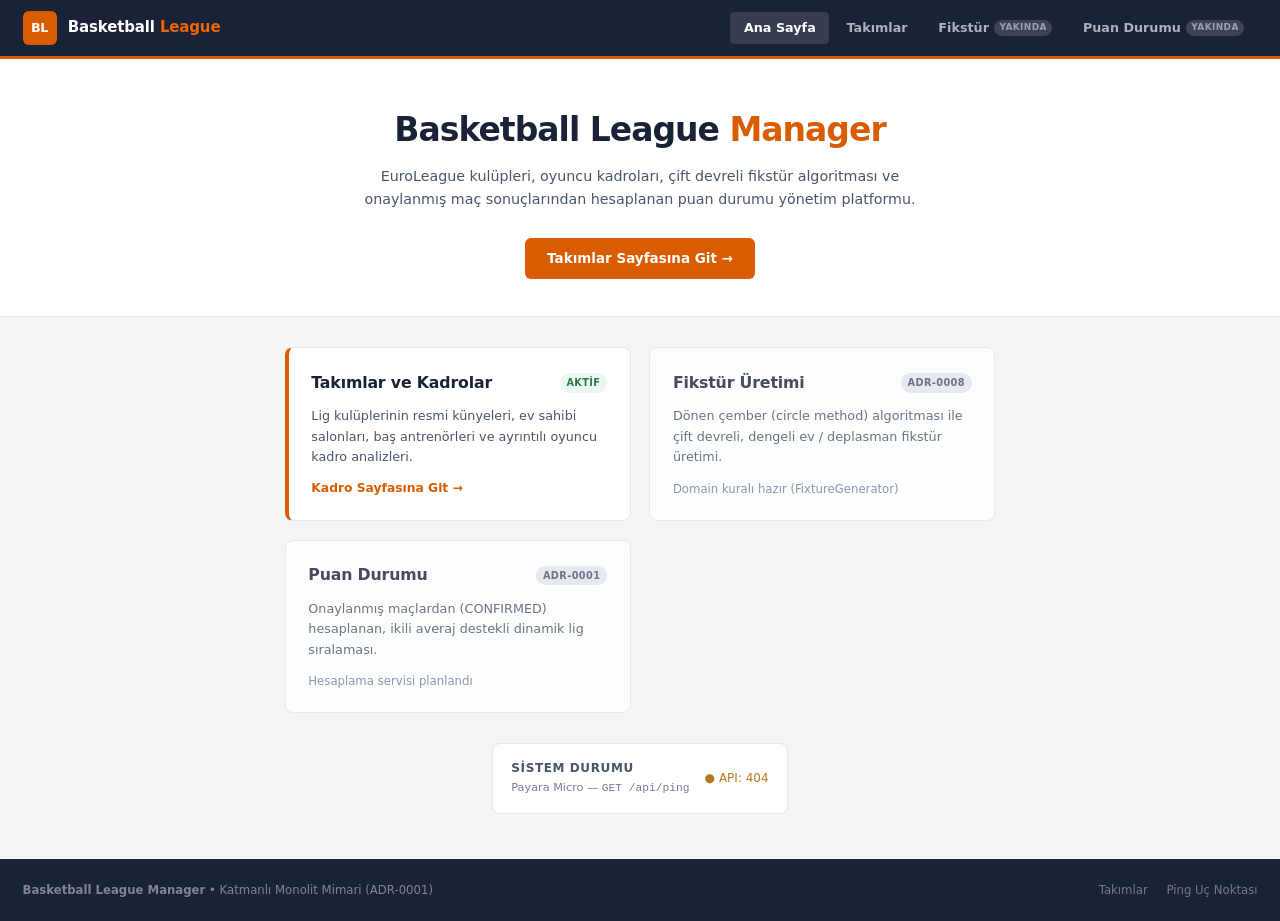
==== src/main/webapp/index.html @ da87839a "feat(ui): ana sayfa portali ve navigasyon baglantilari guncellendi" ====
<!DOCTYPE html>
<html lang="tr">
<head>
    <meta charset="UTF-8">
    <meta name="viewport" content="width=device-width, initial-scale=1.0">
    <title>Basketball League Manager | Ana Sayfa</title>
    <link rel="stylesheet" href="css/teams.css">
    <style>
        .hero-section {
            background: var(--bg-white);
            border-bottom: 1px solid var(--border-light);
            padding: 3rem 1.5rem 2.5rem;
            text-align: center;
        }
        .hero-title {
            font-size: 2.2rem;
            font-weight: 900;
            color: var(--navy);
            letter-spacing: -0.03em;
            margin-bottom: 0.65rem;
        }
        .hero-title span {
            color: var(--orange);
        }
        .hero-desc {
            font-size: 0.95rem;
            color: var(--text-mid);
            max-width: 600px;
            margin: 0 auto 1.75rem;
            line-height: 1.65;
        }
        .hero-cta {
            display: inline-flex;
            align-items: center;
            gap: 0.4rem;
            background: var(--orange);
            color: #fff;
            padding: 0.65rem 1.5rem;
            font-size: 0.9rem;
            font-weight: 700;
            border-radius: 6px;
            transition: background 0.15s;
        }
        .hero-cta:hover {
            background: var(--orange-light);
        }
        .modules-section {
            max-width: 1200px;
            margin: 2rem auto;
            padding: 0 1.5rem;
        }
        .modules-grid {
            display: grid;
            grid-template-columns: repeat(auto-fit, minmax(300px, 1fr));
            gap: 1.25rem;
        }
        .module-card {
            background: var(--bg-white);
            border: 1px solid var(--border-light);
            border-radius: 8px;
            padding: 1.5rem;
            display: flex;
            flex-direction: column;
            gap: 0.75rem;
            text-decoration: none;
            color: inherit;
            transition: border-color 0.15s, box-shadow 0.15s;
        }
        .module-card:hover {
            border-color: var(--border-mid);
            box-shadow: 0 2px 8px rgba(0,0,0,0.07);
        }
        .module-card.featured {
            border-left: 4px solid var(--orange);
        }
        .module-card-header {
            display: flex;
            align-items: center;
            justify-content: space-between;
        }
        .module-card-title {
            font-size: 1.05rem;
            font-weight: 800;
            color: var(--navy);
            letter-spacing: -0.01em;
        }
        .module-card-desc {
            font-size: 0.85rem;
            color: var(--text-mid);
            line-height: 1.6;
            flex: 1;
        }
        .module-card-action {
            font-size: 0.82rem;
            font-weight: 700;
            color: var(--orange);
        }
        .ping-strip {
            max-width: 1200px;
            margin: 0 auto 3rem;
            padding: 0 1.5rem;
        }
        .ping-box {
            background: var(--bg-white);
            border: 1px solid var(--border-light);
            border-radius: 8px;
            padding: 1rem 1.25rem;
            display: flex;
            align-items: center;
            justify-content: space-between;
            gap: 1rem;
            flex-wrap: wrap;
        }
        .ping-label {
            font-size: 0.8rem;
            font-weight: 800;
            text-transform: uppercase;
            letter-spacing: 0.05em;
            color: var(--text-mid);
        }
        .ping-sub {
            font-size: 0.75rem;
            color: var(--text-light);
            margin-top: 0.1rem;
        }
        .ping-result {
            font-size: 0.8rem;
            color: var(--text-mid);
        }
        .soon-tag {
            font-size: 0.65rem;
            font-weight: 700;
            padding: 0.15rem 0.45rem;
            background: var(--border-light);
            color: var(--text-mid);
            border-radius: 999px;
            text-transform: uppercase;
            letter-spacing: 0.04em;
        }
        .active-tag {
            font-size: 0.65rem;
            font-weight: 700;
            padding: 0.15rem 0.45rem;
            background: var(--green-bg);
            color: var(--green);
            border-radius: 999px;
            text-transform: uppercase;
            letter-spacing: 0.04em;
        }
    </style>
</head>
<body>

    <!-- Üst Gezinme -->
    <header class="site-header" role="banner">
        <div class="header-row">
            <a href="index.html" class="brand-link" aria-label="Basketball League Manager">
                <div class="brand-logo">BL</div>
                <span class="brand-name">Basketball <span>League</span></span>
            </a>

            <nav class="main-nav" role="navigation" aria-label="Ana Menü">
                <a href="index.html" class="current" aria-current="page">Ana Sayfa</a>
                <a href="teams.html">Takımlar</a>
                <a href="#" onclick="alert('Fikstür modülü yakında eklenecektir.'); return false;">
                    Fikstür <span class="nav-soon">Yakında</span>
                </a>
                <a href="#" onclick="alert('Puan durumu onaylanmış maçlardan hesaplanacaktır.'); return false;">
                    Puan Durumu <span class="nav-soon">Yakında</span>
                </a>
            </nav>
        </div>
    </header>

    <!-- Karşılama Bölümü -->
    <section class="hero-section">
        <h1 class="hero-title">Basketball League <span>Manager</span></h1>
        <p class="hero-desc">
            EuroLeague kulüpleri, oyuncu kadroları, çift devreli fikstür algoritması ve
            onaylanmış maç sonuçlarından hesaplanan puan durumu yönetim platformu.
        </p>
        <a href="teams.html" class="hero-cta">Takımlar Sayfasına Git &rarr;</a>
    </section>

    <!-- Modül Kartları -->
    <section class="modules-section">
        <div class="modules-grid">

            <!-- Takımlar -->
            <a href="teams.html" class="module-card featured">
                <div class="module-card-header">
                    <span class="module-card-title">Takımlar ve Kadrolar</span>
                    <span class="active-tag">Aktif</span>
                </div>
                <p class="module-card-desc">
                    Lig kulüplerinin resmi künyeleri, ev sahibi salonları, baş antrenörleri ve
                    ayrıntılı oyuncu kadro analizleri.
                </p>
                <div class="module-card-action">Kadro Sayfasına Git &rarr;</div>
            </a>

            <!-- Fikstür -->
            <div class="module-card" style="opacity:0.8">
                <div class="module-card-header">
                    <span class="module-card-title">Fikstür Üretimi</span>
                    <span class="soon-tag">ADR-0008</span>
                </div>
                <p class="module-card-desc">
                    Dönen çember (circle method) algoritması ile çift devreli, dengeli
                    ev / deplasman fikstür üretimi.
                </p>
                <div style="font-size:0.78rem;color:var(--text-light)">Domain kuralı hazır (FixtureGenerator)</div>
            </div>

            <!-- Puan Durumu -->
            <div class="module-card" style="opacity:0.8">
                <div class="module-card-header">
                    <span class="module-card-title">Puan Durumu</span>
                    <span class="soon-tag">ADR-0001</span>
                </div>
                <p class="module-card-desc">
                    Onaylanmış maçlardan (CONFIRMED) hesaplanan, ikili averaj destekli
                    dinamik lig sıralaması.
                </p>
                <div style="font-size:0.78rem;color:var(--text-light)">Hesaplama servisi planlandı</div>
            </div>

        </div>
    </section>

    <!-- Ping Durumu -->
    <div class="ping-strip">
        <div class="ping-box">
            <div>
                <div class="ping-label">Sistem Durumu</div>
                <div class="ping-sub">Payara Micro &mdash; <code>GET /api/ping</code></div>
            </div>
            <div id="ping-result" class="ping-result">Kontrol ediliyor...</div>
        </div>
    </div>

    <!-- Alt Bilgi -->
    <footer class="site-footer" role="contentinfo">
        <div class="footer-inner">
            <div>
                <strong>Basketball League Manager</strong> &bull; Katmanlı Monolit Mimari (ADR-0001)
            </div>
            <nav class="footer-nav">
                <a href="teams.html">Takımlar</a>
                <a href="api/ping" target="_blank" rel="noopener">Ping Uç Noktası</a>
            </nav>
        </div>
    </footer>

    <script>
        (async function checkPing() {
            var el = document.getElementById('ping-result');
            try {
                var path = window.location.pathname;
                var idx  = path.indexOf('/', 1);
                var seg  = idx !== -1 ? path.substring(0, idx) : '';
                var root = (seg && seg.indexOf('.') === -1) ? seg : '';
                var res  = await fetch(root + '/api/ping');
                if (res.ok) {
                    var data = await res.json();
                    el.innerHTML = '<span style="color:var(--green);font-weight:700">&#9679; Çevrimiçi:</span> ' + JSON.stringify(data);
                } else {
                    el.innerHTML = '<span style="color:var(--amber)">&#9679; API: ' + res.status + '</span>';
                }
            } catch (err) {
                el.innerHTML = '<span style="color:var(--text-light)">&#9679; Yerel statik çalışma modu</span>';
            }
        })();
    </script>

</body>
</html>
---- src/main/webapp/css/teams.css ----
/*
    Basketball League Manager — Takımlar Sayfası Stilleri
    Aynı WAR içinden sunulan statik dosya (ADR-0001)
*/

/* ---- Temel Ayarlar ---- */

*, *::before, *::after {
    box-sizing: border-box;
    margin: 0;
    padding: 0;
}

html {
    font-size: 15px;
    scroll-behavior: smooth;
}

body {
    font-family: "Inter", "Segoe UI", system-ui, -apple-system, sans-serif;
    background: #f4f5f7;
    color: #1a1d23;
    line-height: 1.55;
    min-height: 100vh;
    display: flex;
    flex-direction: column;
}

a {
    text-decoration: none;
    color: inherit;
}

ul {
    list-style: none;
}

/* ---- Renk Değişkenleri ---- */

:root {
    --navy: #1a2238;
    --navy-light: #243050;
    --navy-border: #2e3d5c;

    --orange: #d95c00;
    --orange-light: #f06500;
    --orange-pale: #fff4ec;

    --bg-page: #f4f5f7;
    --bg-white: #ffffff;
    --bg-off: #f9fafb;
    --bg-row-hover: #f0f3f8;

    --text-dark: #1a1d23;
    --text-mid: #4a5568;
    --text-light: #718096;
    --text-xlight: #a0aec0;

    --border-light: #e2e8f0;
    --border-mid: #cbd5e0;

    --green: #2d7d46;
    --green-bg: #edf7f1;
    --red: #c53030;
    --red-bg: #fff5f5;
    --amber: #b7791f;
    --amber-bg: #fffbeb;

    --pos-pg-color: #2563eb;
    --pos-pg-bg: #eff6ff;
    --pos-sg-color: #7c3aed;
    --pos-sg-bg: #f5f3ff;
    --pos-sf-color: #0f7c5a;
    --pos-sf-bg: #ecfdf5;
    --pos-pf-color: #c05621;
    --pos-pf-bg: #fff7ed;
    --pos-c-color: #be123c;
    --pos-c-bg: #fff1f2;
}

/* ---- Navigasyon ---- */

.site-header {
    background: var(--navy);
    border-bottom: 3px solid var(--orange);
    position: sticky;
    top: 0;
    z-index: 100;
}

.header-row {
    max-width: 1380px;
    margin: 0 auto;
    padding: 0 1.5rem;
    height: 56px;
    display: flex;
    align-items: center;
    justify-content: space-between;
    gap: 1.5rem;
}

.brand-link {
    display: flex;
    align-items: center;
    gap: 0.75rem;
    color: #fff;
}

.brand-logo {
    width: 34px;
    height: 34px;
    background: var(--orange);
    border-radius: 6px;
    display: flex;
    align-items: center;
    justify-content: center;
    font-weight: 900;
    font-size: 0.85rem;
    color: #fff;
    letter-spacing: -0.03em;
    flex-shrink: 0;
}

.brand-name {
    font-size: 1rem;
    font-weight: 800;
    color: #fff;
    letter-spacing: -0.01em;
}

.brand-name span {
    color: var(--orange-light);
}

.main-nav {
    display: flex;
    align-items: center;
    gap: 0.25rem;
}

.main-nav a {
    display: inline-flex;
    align-items: center;
    gap: 0.35rem;
    padding: 0.4rem 0.9rem;
    color: rgba(255, 255, 255, 0.65);
    font-size: 0.85rem;
    font-weight: 600;
    border-radius: 4px;
    transition: color 0.15s, background 0.15s;
}

.main-nav a:hover {
    color: #fff;
    background: rgba(255, 255, 255, 0.08);
}

.main-nav a.current {
    color: #fff;
    background: rgba(255, 255, 255, 0.12);
}

.main-nav .nav-soon {
    font-size: 0.6rem;
    font-weight: 700;
    padding: 0.1rem 0.35rem;
    background: rgba(255, 255, 255, 0.15);
    border-radius: 999px;
    color: rgba(255, 255, 255, 0.5);
    text-transform: uppercase;
    letter-spacing: 0.04em;
}

.header-right {
    display: flex;
    align-items: center;
    gap: 0.5rem;
}

.api-indicator {
    display: flex;
    align-items: center;
    gap: 0.45rem;
    padding: 0.3rem 0.7rem;
    border: 1px solid rgba(255, 255, 255, 0.12);
    border-radius: 999px;
    font-size: 0.75rem;
    color: rgba(255, 255, 255, 0.55);
    cursor: default;
}

.api-indicator button {
    background: none;
    border: none;
    color: rgba(255, 255, 255, 0.4);
    cursor: pointer;
    display: flex;
    align-items: center;
    padding: 1px;
    border-radius: 3px;
    transition: color 0.15s;
}

.api-indicator button:hover {
    color: rgba(255, 255, 255, 0.8);
}

.status-dot {
    width: 7px;
    height: 7px;
    border-radius: 50%;
    background: #a0aec0;
    flex-shrink: 0;
}

.status-dot.live { background: #38a169; }
.status-dot.demo { background: #3182ce; }
.status-dot.error { background: #e53e3e; }

/* ---- Sayfa Üstü Bant (Sub-header) ---- */

.page-band {
    background: var(--bg-white);
    border-bottom: 1px solid var(--border-light);
    padding: 1.25rem 0;
}

.page-band-inner {
    max-width: 1380px;
    margin: 0 auto;
    padding: 0 1.5rem;
    display: flex;
    flex-wrap: wrap;
    align-items: flex-end;
    justify-content: space-between;
    gap: 1rem;
}

.page-heading-block h1 {
    font-size: 1.5rem;
    font-weight: 900;
    color: var(--navy);
    letter-spacing: -0.025em;
}

.page-heading-block p {
    font-size: 0.85rem;
    color: var(--text-light);
    margin-top: 0.2rem;
}

.page-filters {
    display: flex;
    flex-wrap: wrap;
    align-items: center;
    gap: 0.75rem;
}

.search-wrap {
    position: relative;
}

.search-wrap svg {
    position: absolute;
    left: 0.7rem;
    top: 50%;
    transform: translateY(-50%);
    color: var(--text-xlight);
    pointer-events: none;
}

.search-input {
    width: 240px;
    padding: 0.5rem 0.8rem 0.5rem 2.1rem;
    border: 1px solid var(--border-mid);
    border-radius: 6px;
    font-size: 0.85rem;
    color: var(--text-dark);
    background: var(--bg-off);
    outline: none;
    transition: border-color 0.15s, box-shadow 0.15s;
}

.search-input:focus {
    border-color: var(--orange);
    box-shadow: 0 0 0 3px rgba(217, 92, 0, 0.1);
    background: var(--bg-white);
}

.search-input::placeholder {
    color: var(--text-xlight);
}

.country-tabs {
    display: flex;
    align-items: center;
    border: 1px solid var(--border-mid);
    border-radius: 6px;
    overflow: hidden;
    background: var(--bg-white);
}

.country-tabs button {
    padding: 0.45rem 0.8rem;
    font-size: 0.75rem;
    font-weight: 600;
    color: var(--text-mid);
    border: none;
    border-right: 1px solid var(--border-light);
    background: none;
    cursor: pointer;
    transition: background 0.15s, color 0.15s;
    white-space: nowrap;
}

.country-tabs button:last-child {
    border-right: none;
}

.country-tabs button:hover {
    background: var(--bg-row-hover);
    color: var(--navy);
}

.country-tabs button.active {
    background: var(--navy);
    color: #fff;
}

/* ---- Ana İçerik Grid ---- */

.main-wrapper {
    max-width: 1380px;
    margin: 1.5rem auto 3rem auto;
    padding: 0 1.5rem;
    flex: 1;
    width: 100%;
}

.two-col {
    display: grid;
    grid-template-columns: 320px 1fr;
    gap: 1.5rem;
    align-items: start;
}

/* ---- Sol: Takımlar Listesi ---- */

.teams-list-box {
    background: var(--bg-white);
    border: 1px solid var(--border-light);
    border-radius: 8px;
    overflow: hidden;
    box-shadow: 0 1px 3px rgba(0,0,0,0.05);
}

.box-title-row {
    display: flex;
    align-items: center;
    justify-content: space-between;
    padding: 0.85rem 1rem;
    border-bottom: 1px solid var(--border-light);
    background: var(--bg-off);
}

.box-title {
    font-size: 0.75rem;
    font-weight: 800;
    text-transform: uppercase;
    letter-spacing: 0.06em;
    color: var(--text-mid);
}

.count-pill {
    font-size: 0.7rem;
    font-weight: 700;
    padding: 0.1rem 0.5rem;
    border-radius: 999px;
    background: var(--border-light);
    color: var(--text-mid);
}

.teams-ul {
    max-height: calc(100vh - 260px);
    overflow-y: auto;
    padding: 0.4rem;
    display: flex;
    flex-direction: column;
    gap: 0.25rem;
}

.teams-ul::-webkit-scrollbar { width: 4px; }
.teams-ul::-webkit-scrollbar-thumb {
    background: var(--border-mid);
    border-radius: 999px;
}

.team-item {
    display: flex;
    align-items: center;
    gap: 0.75rem;
    padding: 0.65rem 0.85rem;
    border-radius: 6px;
    border: 1px solid transparent;
    cursor: pointer;
    transition: all 0.12s;
    user-select: none;
}

.team-item:hover {
    background: var(--bg-row-hover);
    border-color: var(--border-light);
}

.team-item.selected {
    background: #f0f4ff;
    border-color: #c7d4f5;
    border-left-color: var(--orange);
    border-left-width: 3px;
}

.team-crest {
    width: 38px;
    height: 38px;
    border-radius: 6px;
    display: flex;
    align-items: center;
    justify-content: center;
    font-weight: 900;
    font-size: 0.85rem;
    color: #fff;
    flex-shrink: 0;
    letter-spacing: -0.04em;
}

.team-item-body {
    flex: 1;
    min-width: 0;
}

.team-item-name {
    font-size: 0.9rem;
    font-weight: 700;
    color: var(--text-dark);
    white-space: nowrap;
    overflow: hidden;
    text-overflow: ellipsis;
}

.team-item-meta {
    font-size: 0.72rem;
    color: var(--text-light);
    margin-top: 0.1rem;
    display: flex;
    align-items: center;
    gap: 0.35rem;
}

.team-item-arrow {
    font-size: 0.8rem;
    color: var(--text-xlight);
    transition: transform 0.12s, color 0.12s;
}

.team-item:hover .team-item-arrow,
.team-item.selected .team-item-arrow {
    transform: translateX(3px);
    color: var(--orange);
}

/* ---- Sağ: Kulüp Detay ---- */

.detail-stack {
    display: flex;
    flex-direction: column;
    gap: 1.25rem;
}

/* Kulüp Bilgi Kartı */
.club-card {
    background: var(--bg-white);
    border: 1px solid var(--border-light);
    border-radius: 8px;
    overflow: hidden;
    box-shadow: 0 1px 3px rgba(0,0,0,0.05);
}

.club-card-top {
    height: 5px;
}

.club-card-body {
    padding: 1.4rem 1.5rem;
}

.club-top-row {
    display: flex;
    align-items: flex-start;
    gap: 1.1rem;
    margin-bottom: 1.25rem;
}

.club-badge {
    width: 58px;
    height: 58px;
    border-radius: 8px;
    display: flex;
    align-items: center;
    justify-content: center;
    font-weight: 900;
    font-size: 1.3rem;
    color: #fff;
    flex-shrink: 0;
    letter-spacing: -0.04em;
}

.club-info {
    flex: 1;
}

.club-name {
    font-size: 1.55rem;
    font-weight: 900;
    letter-spacing: -0.025em;
    color: var(--navy);
    line-height: 1.2;
}

.club-sub {
    display: flex;
    align-items: center;
    gap: 0.5rem;
    margin-top: 0.3rem;
    font-size: 0.82rem;
    color: var(--text-light);
    flex-wrap: wrap;
}

.club-code {
    font-size: 0.65rem;
    font-weight: 800;
    padding: 0.1rem 0.4rem;
    border: 1px solid var(--border-mid);
    border-radius: 3px;
    color: var(--text-mid);
    text-transform: uppercase;
    letter-spacing: 0.04em;
}

.club-meta-grid {
    display: grid;
    grid-template-columns: repeat(4, 1fr);
    gap: 1rem;
    padding-top: 1.1rem;
    border-top: 1px solid var(--border-light);
}

.meta-item {}

.meta-label {
    font-size: 0.65rem;
    font-weight: 700;
    text-transform: uppercase;
    letter-spacing: 0.06em;
    color: var(--text-xlight);
    margin-bottom: 0.25rem;
}

.meta-value {
    font-size: 0.9rem;
    font-weight: 700;
    color: var(--text-dark);
}

/* İstatistik Şeridi */
.stats-row {
    display: grid;
    grid-template-columns: repeat(4, 1fr);
    gap: 1rem;
}

.stat-card {
    background: var(--bg-white);
    border: 1px solid var(--border-light);
    border-radius: 8px;
    padding: 1rem 1.1rem;
    box-shadow: 0 1px 3px rgba(0,0,0,0.04);
}

.stat-label {
    font-size: 0.65rem;
    font-weight: 700;
    text-transform: uppercase;
    letter-spacing: 0.06em;
    color: var(--text-xlight);
    margin-bottom: 0.3rem;
}

.stat-num {
    font-size: 1.5rem;
    font-weight: 900;
    color: var(--navy);
    letter-spacing: -0.02em;
    line-height: 1.1;
}

.stat-num.warning { color: var(--amber); }
.stat-num.good { color: var(--green); }

.stat-sub {
    font-size: 0.72rem;
    color: var(--text-light);
    margin-top: 0.2rem;
}

/* ---- Kadro Paneli ---- */

.roster-box {
    background: var(--bg-white);
    border: 1px solid var(--border-light);
    border-radius: 8px;
    overflow: hidden;
    box-shadow: 0 1px 3px rgba(0,0,0,0.05);
}

.roster-toolbar {
    display: flex;
    flex-wrap: wrap;
    align-items: center;
    justify-content: space-between;
    gap: 0.75rem;
    padding: 0.9rem 1.1rem;
    border-bottom: 1px solid var(--border-light);
    background: var(--bg-off);
}

.roster-title-row {
    display: flex;
    align-items: center;
    gap: 0.5rem;
}

.roster-title {
    font-size: 0.75rem;
    font-weight: 800;
    text-transform: uppercase;
    letter-spacing: 0.06em;
    color: var(--text-mid);
}

.roster-controls {
    display: flex;
    flex-wrap: wrap;
    align-items: center;
    gap: 0.6rem;
}

/* Pozisyon Filtresi */
.pos-tabs {
    display: flex;
    border: 1px solid var(--border-mid);
    border-radius: 6px;
    overflow: hidden;
    background: var(--bg-white);
}

.pos-tab-btn {
    padding: 0.4rem 0.65rem;
    font-size: 0.72rem;
    font-weight: 700;
    color: var(--text-mid);
    border: none;
    border-right: 1px solid var(--border-light);
    background: none;
    cursor: pointer;
    transition: background 0.12s, color 0.12s;
}

.pos-tab-btn:last-child {
    border-right: none;
}

.pos-tab-btn:hover {
    background: var(--bg-row-hover);
    color: var(--navy);
}

.pos-tab-btn.active {
    background: var(--navy);
    color: #fff;
}

/* Görünüm Değiştirici */
.view-toggle {
    display: flex;
    border: 1px solid var(--border-mid);
    border-radius: 6px;
    overflow: hidden;
    background: var(--bg-white);
}

.view-btn {
    padding: 0.4rem 0.6rem;
    border: none;
    border-right: 1px solid var(--border-light);
    background: none;
    color: var(--text-light);
    cursor: pointer;
    display: flex;
    align-items: center;
    justify-content: center;
    transition: background 0.12s, color 0.12s;
}

.view-btn:last-child {
    border-right: none;
}

.view-btn:hover {
    background: var(--bg-row-hover);
    color: var(--text-dark);
}

.view-btn.active {
    background: var(--navy);
    color: #fff;
}

/* Oyuncu Arama */
.roster-search-wrap {
    position: relative;
}

.roster-search-wrap svg {
    position: absolute;
    left: 0.65rem;
    top: 50%;
    transform: translateY(-50%);
    color: var(--text-xlight);
    pointer-events: none;
}

.roster-search {
    width: 180px;
    padding: 0.4rem 0.75rem 0.4rem 2rem;
    border: 1px solid var(--border-mid);
    border-radius: 6px;
    font-size: 0.8rem;
    color: var(--text-dark);
    background: var(--bg-white);
    outline: none;
    transition: border-color 0.15s;
}

.roster-search:focus {
    border-color: var(--orange);
}

.roster-search::placeholder {
    color: var(--text-xlight);
}

/* ---- Kadro Tablosu ---- */

.table-scroll {
    overflow-x: auto;
}

.roster-table {
    width: 100%;
    border-collapse: collapse;
    font-size: 0.84rem;
}

.roster-table th {
    background: var(--bg-off);
    padding: 0.7rem 1rem;
    text-align: left;
    font-size: 0.65rem;
    font-weight: 800;
    text-transform: uppercase;
    letter-spacing: 0.06em;
    color: var(--text-xlight);
    border-bottom: 1px solid var(--border-light);
    white-space: nowrap;
}

.roster-table th.center { text-align: center; }

.roster-table td {
    padding: 0.72rem 1rem;
    border-bottom: 1px solid var(--border-light);
    color: var(--text-dark);
    vertical-align: middle;
}

.roster-table tr:last-child td {
    border-bottom: none;
}

.roster-table tbody tr {
    cursor: pointer;
    transition: background 0.1s;
}

.roster-table tbody tr:hover {
    background: var(--bg-row-hover);
}

/* Forma No Kolonu */
.col-no {
    text-align: center;
    width: 50px;
    font-weight: 900;
    font-size: 0.95rem;
    color: var(--text-light);
    font-variant-numeric: tabular-nums;
}

/* Oyuncu isim hücresi */
.player-cell {
    display: flex;
    align-items: center;
    gap: 0.55rem;
}

.player-initials {
    width: 30px;
    height: 30px;
    border-radius: 50%;
    background: var(--bg-row-hover);
    border: 1px solid var(--border-mid);
    display: flex;
    align-items: center;
    justify-content: center;
    font-size: 0.65rem;
    font-weight: 800;
    color: var(--text-mid);
    flex-shrink: 0;
}

.player-name-main {
    font-weight: 700;
    color: var(--text-dark);
}

.cpt-badge {
    display: inline-block;
    font-size: 0.6rem;
    font-weight: 800;
    padding: 0.05rem 0.3rem;
    background: #fef3c7;
    color: #92400e;
    border: 1px solid #fcd34d;
    border-radius: 3px;
    text-transform: uppercase;
    letter-spacing: 0.03em;
    margin-left: 0.3rem;
    vertical-align: middle;
}

/* Mevki Rozeti */
.pos-badge {
    display: inline-flex;
    align-items: center;
    justify-content: center;
    min-width: 32px;
    padding: 0.15rem 0.5rem;
    border-radius: 4px;
    font-size: 0.7rem;
    font-weight: 800;
    letter-spacing: 0.03em;
    border: 1px solid transparent;
}

.pos-badge.PG { color: var(--pos-pg-color); background: var(--pos-pg-bg); border-color: #bfdbfe; }
.pos-badge.SG { color: var(--pos-sg-color); background: var(--pos-sg-bg); border-color: #ddd6fe; }
.pos-badge.SF { color: var(--pos-sf-color); background: var(--pos-sf-bg); border-color: #a7f3d0; }
.pos-badge.PF { color: var(--pos-pf-color); background: var(--pos-pf-bg); border-color: #fed7aa; }
.pos-badge.C  { color: var(--pos-c-color);  background: var(--pos-c-bg);  border-color: #fecdd3; }

/* Durum Rozeti */
.status-badge {
    display: inline-flex;
    align-items: center;
    gap: 0.3rem;
    font-size: 0.75rem;
    font-weight: 600;
    padding: 0.2rem 0.55rem;
    border-radius: 999px;
    border: 1px solid transparent;
}

.status-badge.available {
    background: var(--green-bg);
    color: var(--green);
    border-color: #c6f6d5;
}

.status-badge.injured {
    background: var(--red-bg);
    color: var(--red);
    border-color: #fed7d7;
}

.status-badge.doubtful {
    background: var(--amber-bg);
    color: var(--amber);
    border-color: #fde68a;
}

.status-badge .dot {
    width: 5px;
    height: 5px;
    border-radius: 50%;
    background: currentColor;
}

/* ---- Kadro Kart Görünümü ---- */

.cards-grid {
    display: grid;
    grid-template-columns: repeat(auto-fill, minmax(220px, 1fr));
    gap: 1rem;
    padding: 1.1rem;
}

.player-card {
    background: var(--bg-white);
    border: 1px solid var(--border-light);
    border-radius: 8px;
    padding: 1rem;
    cursor: pointer;
    transition: border-color 0.12s, box-shadow 0.12s;
    display: flex;
    flex-direction: column;
    gap: 0.7rem;
}

.player-card:hover {
    border-color: var(--border-mid);
    box-shadow: 0 4px 12px rgba(0,0,0,0.07);
}

.card-top-line {
    display: flex;
    align-items: flex-start;
    justify-content: space-between;
}

.card-jersey {
    font-size: 1.75rem;
    font-weight: 900;
    color: var(--text-mid);
    line-height: 1;
    font-variant-numeric: tabular-nums;
}

.card-player-name {
    font-size: 0.95rem;
    font-weight: 700;
    color: var(--text-dark);
    line-height: 1.3;
}

.card-pos-line {
    font-size: 0.75rem;
    color: var(--text-light);
    margin-top: 0.1rem;
}

.card-details {
    display: flex;
    flex-direction: column;
    gap: 0.3rem;
    padding-top: 0.6rem;
    border-top: 1px solid var(--border-light);
    font-size: 0.75rem;
}

.card-detail-row {
    display: flex;
    justify-content: space-between;
    color: var(--text-mid);
}

.card-detail-row span:last-child {
    font-weight: 600;
    color: var(--text-dark);
}

/* ---- Analiz Paneli ---- */

.analysis-box {
    background: var(--bg-white);
    border: 1px solid var(--border-light);
    border-radius: 8px;
    padding: 1.25rem 1.4rem;
    box-shadow: 0 1px 3px rgba(0,0,0,0.04);
    display: grid;
    grid-template-columns: repeat(3, 1fr);
    gap: 1.5rem;
    align-items: start;
}

.analysis-col {}

.analysis-col-title {
    font-size: 0.65rem;
    font-weight: 800;
    text-transform: uppercase;
    letter-spacing: 0.06em;
    color: var(--text-xlight);
    margin-bottom: 0.65rem;
}

/* Dağılım Çubuğu */
.dist-bar {
    display: flex;
    height: 7px;
    border-radius: 999px;
    overflow: hidden;
    background: var(--border-light);
    margin-bottom: 0.5rem;
    gap: 1px;
}

.dist-segment { height: 100%; border-radius: 1px; }
.dist-segment.pg { background: var(--pos-pg-color); }
.dist-segment.sg { background: var(--pos-sg-color); }
.dist-segment.sf { background: var(--pos-sf-color); }
.dist-segment.pf { background: var(--pos-pf-color); }
.dist-segment.c  { background: var(--pos-c-color); }

.dist-legend {
    display: flex;
    flex-wrap: wrap;
    gap: 0.5rem 0.75rem;
    font-size: 0.72rem;
    color: var(--text-mid);
}

.legend-dot {
    display: inline-flex;
    align-items: center;
    gap: 0.25rem;
}

.legend-dot::before {
    content: '';
    display: inline-block;
    width: 7px;
    height: 7px;
    border-radius: 50%;
    background: currentColor;
}

.legend-dot.pg { color: var(--pos-pg-color); }
.legend-dot.sg { color: var(--pos-sg-color); }
.legend-dot.sf { color: var(--pos-sf-color); }
.legend-dot.pf { color: var(--pos-pf-color); }
.legend-dot.c  { color: var(--pos-c-color); }

/* Analiz Metin Listesi */
.analysis-list {
    display: flex;
    flex-direction: column;
    gap: 0.45rem;
    font-size: 0.82rem;
    color: var(--text-mid);
}

.analysis-list strong {
    color: var(--text-dark);
}

/* ---- Boş Durum ---- */

.empty-state {
    padding: 3rem 1.5rem;
    text-align: center;
    color: var(--text-light);
}

.empty-state h4 {
    font-size: 1rem;
    font-weight: 700;
    color: var(--text-mid);
    margin-bottom: 0.4rem;
}

.empty-state p {
    font-size: 0.82rem;
    color: var(--text-xlight);
}

/* ---- Oyuncu Modal ---- */

.modal-overlay {
    display: none;
    position: fixed;
    inset: 0;
    background: rgba(0,0,0,0.45);
    z-index: 200;
    align-items: center;
    justify-content: center;
    padding: 1rem;
}

.modal-overlay.open {
    display: flex;
}

.modal-box {
    background: var(--bg-white);
    border-radius: 10px;
    width: 100%;
    max-width: 480px;
    box-shadow: 0 20px 50px rgba(0,0,0,0.2);
    overflow: hidden;
}

.modal-header {
    display: flex;
    align-items: center;
    justify-content: space-between;
    padding: 1rem 1.25rem;
    border-bottom: 1px solid var(--border-light);
    background: var(--bg-off);
}

.modal-header h2 {
    font-size: 0.85rem;
    font-weight: 800;
    text-transform: uppercase;
    letter-spacing: 0.04em;
    color: var(--navy);
}

.modal-title {
    font-size: 0.85rem;
    font-weight: 800;
    text-transform: uppercase;
    letter-spacing: 0.04em;
    color: var(--navy);
}

.modal-close-btn {
    background: none;
    border: none;
    color: var(--text-light);
    cursor: pointer;
    display: flex;
    align-items: center;
    padding: 0.25rem;
    border-radius: 4px;
    transition: color 0.12s, background 0.12s;
}

.modal-close-btn:hover {
    color: var(--text-dark);
    background: var(--border-light);
}

.modal-body {
    padding: 1.4rem 1.25rem;
    display: flex;
    flex-direction: column;
    gap: 1.1rem;
}

.modal-player-hero {
    display: flex;
    align-items: center;
    gap: 1rem;
}

.modal-jersey-num {
    width: 56px;
    height: 56px;
    border-radius: 8px;
    background: var(--bg-off);
    border: 2px solid var(--border-mid);
    display: flex;
    align-items: center;
    justify-content: center;
    font-size: 1.5rem;
    font-weight: 900;
    color: var(--navy);
    font-variant-numeric: tabular-nums;
    flex-shrink: 0;
}

.modal-player-info h3 {
    font-size: 1.3rem;
    font-weight: 900;
    letter-spacing: -0.02em;
    color: var(--navy);
}

.modal-player-info p {
    font-size: 0.82rem;
    color: var(--text-light);
    margin-top: 0.2rem;
}

.modal-data-grid {
    display: grid;
    grid-template-columns: 1fr 1fr;
    gap: 0.75rem;
    background: var(--bg-off);
    border: 1px solid var(--border-light);
    border-radius: 7px;
    padding: 1rem;
}

.modal-field-label {
    font-size: 0.65rem;
    font-weight: 700;
    text-transform: uppercase;
    letter-spacing: 0.06em;
    color: var(--text-xlight);
    margin-bottom: 0.2rem;
}

.modal-field-val {
    font-size: 0.88rem;
    font-weight: 700;
    color: var(--text-dark);
}

.modal-note {
    font-size: 0.82rem;
    color: var(--text-mid);
    padding: 0.75rem 0.9rem;
    background: var(--orange-pale);
    border-left: 3px solid var(--orange);
    border-radius: 0 5px 5px 0;
    line-height: 1.5;
}

/* ---- Alt Bilgi ---- */

.site-footer {
    background: var(--navy);
    color: rgba(255,255,255,0.45);
    padding: 1.5rem;
    margin-top: auto;
}

.footer-inner {
    max-width: 1380px;
    margin: 0 auto;
    display: flex;
    flex-wrap: wrap;
    align-items: center;
    justify-content: space-between;
    gap: 1rem;
    font-size: 0.78rem;
}

.footer-nav {
    display: flex;
    align-items: center;
    gap: 1.25rem;
}

.footer-nav a {
    color: rgba(255,255,255,0.4);
    text-decoration: none;
    transition: color 0.12s;
}

.footer-nav a:hover {
    color: rgba(255,255,255,0.8);
}

/* ---- Responsive ---- */

@media (max-width: 1100px) {
    .two-col {
        grid-template-columns: 290px 1fr;
        gap: 1rem;
    }
    .club-meta-grid {
        grid-template-columns: repeat(2, 1fr);
    }
    .stats-row {
        grid-template-columns: repeat(2, 1fr);
    }
    .analysis-box {
        grid-template-columns: 1fr;
    }
}

@media (max-width: 768px) {
    .two-col {
        grid-template-columns: 1fr;
    }
    .teams-ul {
        max-height: 230px;
    }
    .club-meta-grid {
        grid-template-columns: 1fr 1fr;
    }
    .roster-toolbar {
        flex-direction: column;
        align-items: stretch;
    }
    .roster-controls {
        flex-direction: column;
        align-items: stretch;
    }
    .pos-tabs {
        overflow-x: auto;
    }
    .search-input {
        width: 100%;
    }
    .country-tabs {
        overflow-x: auto;
    }
}
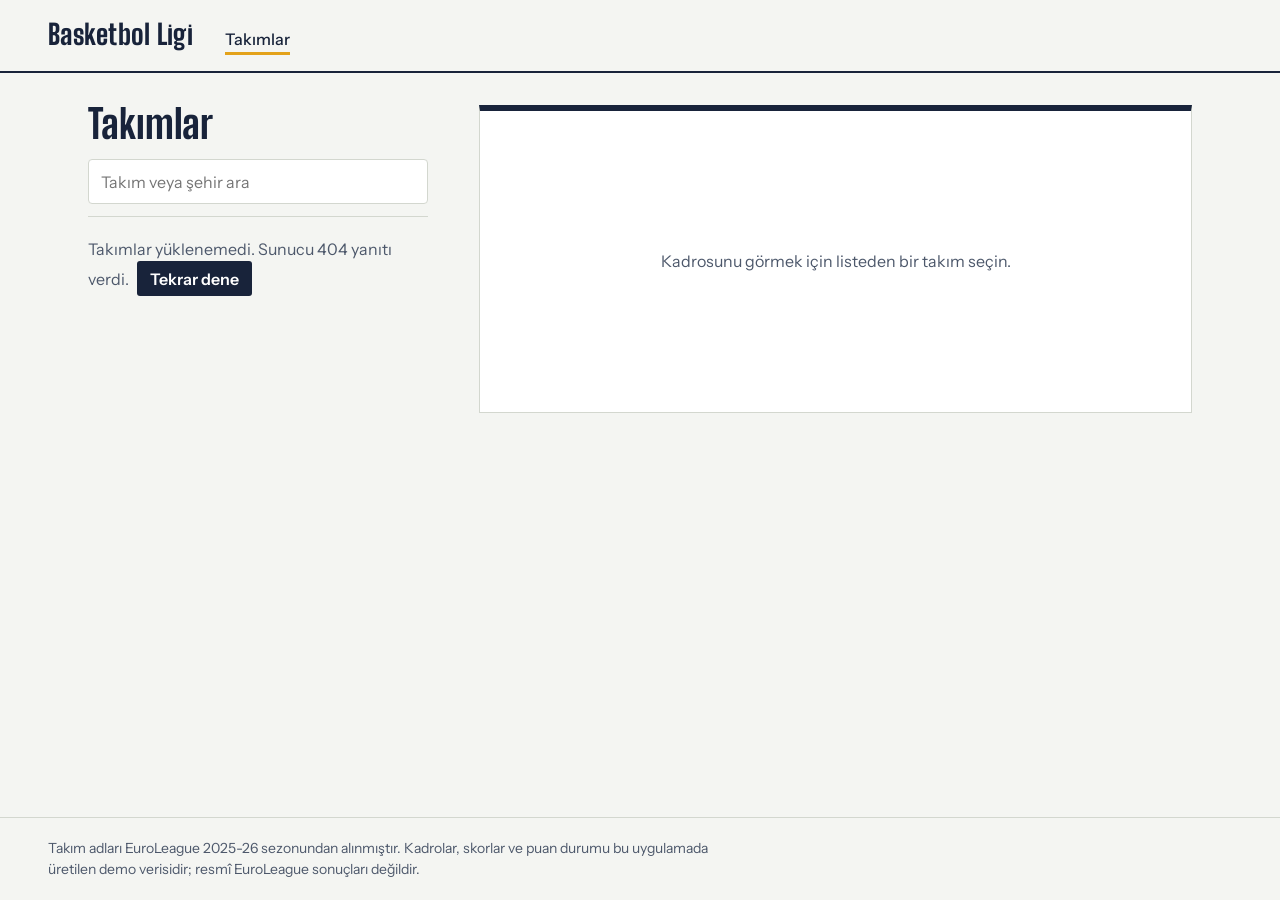
==== commit cfd35ab6: "feat(ui): takımlar sayfasını Team API sözleşmesine göre yeniden tasarla - Sayfa docs/api.md'deki uç " ====
--- a/src/main/webapp/index.html
+++ b/src/main/webapp/index.html
@@ -2,276 +2,12 @@
 <html lang="tr">
 <head>
     <meta charset="UTF-8">
-    <meta name="viewport" content="width=device-width, initial-scale=1.0">
-    <title>Basketball League Manager | Ana Sayfa</title>
-    <link rel="stylesheet" href="css/teams.css">
-    <style>
-        .hero-section {
-            background: var(--bg-white);
-            border-bottom: 1px solid var(--border-light);
-            padding: 3rem 1.5rem 2.5rem;
-            text-align: center;
-        }
-        .hero-title {
-            font-size: 2.2rem;
-            font-weight: 900;
-            color: var(--navy);
-            letter-spacing: -0.03em;
-            margin-bottom: 0.65rem;
-        }
-        .hero-title span {
-            color: var(--orange);
-        }
-        .hero-desc {
-            font-size: 0.95rem;
-            color: var(--text-mid);
-            max-width: 600px;
-            margin: 0 auto 1.75rem;
-            line-height: 1.65;
-        }
-        .hero-cta {
-            display: inline-flex;
-            align-items: center;
-            gap: 0.4rem;
-            background: var(--orange);
-            color: #fff;
-            padding: 0.65rem 1.5rem;
-            font-size: 0.9rem;
-            font-weight: 700;
-            border-radius: 6px;
-            transition: background 0.15s;
-        }
-        .hero-cta:hover {
-            background: var(--orange-light);
-        }
-        .modules-section {
-            max-width: 1200px;
-            margin: 2rem auto;
-            padding: 0 1.5rem;
-        }
-        .modules-grid {
-            display: grid;
-            grid-template-columns: repeat(auto-fit, minmax(300px, 1fr));
-            gap: 1.25rem;
-        }
-        .module-card {
-            background: var(--bg-white);
-            border: 1px solid var(--border-light);
-            border-radius: 8px;
-            padding: 1.5rem;
-            display: flex;
-            flex-direction: column;
-            gap: 0.75rem;
-            text-decoration: none;
-            color: inherit;
-            transition: border-color 0.15s, box-shadow 0.15s;
-        }
-        .module-card:hover {
-            border-color: var(--border-mid);
-            box-shadow: 0 2px 8px rgba(0,0,0,0.07);
-        }
-        .module-card.featured {
-            border-left: 4px solid var(--orange);
-        }
-        .module-card-header {
-            display: flex;
-            align-items: center;
-            justify-content: space-between;
-        }
-        .module-card-title {
-            font-size: 1.05rem;
-            font-weight: 800;
-            color: var(--navy);
-            letter-spacing: -0.01em;
-        }
-        .module-card-desc {
-            font-size: 0.85rem;
-            color: var(--text-mid);
-            line-height: 1.6;
-            flex: 1;
-        }
-        .module-card-action {
-            font-size: 0.82rem;
-            font-weight: 700;
-            color: var(--orange);
-        }
-        .ping-strip {
-            max-width: 1200px;
-            margin: 0 auto 3rem;
-            padding: 0 1.5rem;
-        }
-        .ping-box {
-            background: var(--bg-white);
-            border: 1px solid var(--border-light);
-            border-radius: 8px;
-            padding: 1rem 1.25rem;
-            display: flex;
-            align-items: center;
-            justify-content: space-between;
-            gap: 1rem;
-            flex-wrap: wrap;
-        }
-        .ping-label {
-            font-size: 0.8rem;
-            font-weight: 800;
-            text-transform: uppercase;
-            letter-spacing: 0.05em;
-            color: var(--text-mid);
-        }
-        .ping-sub {
-            font-size: 0.75rem;
-            color: var(--text-light);
-            margin-top: 0.1rem;
-        }
-        .ping-result {
-            font-size: 0.8rem;
-            color: var(--text-mid);
-        }
-        .soon-tag {
-            font-size: 0.65rem;
-            font-weight: 700;
-            padding: 0.15rem 0.45rem;
-            background: var(--border-light);
-            color: var(--text-mid);
-            border-radius: 999px;
-            text-transform: uppercase;
-            letter-spacing: 0.04em;
-        }
-        .active-tag {
-            font-size: 0.65rem;
-            font-weight: 700;
-            padding: 0.15rem 0.45rem;
-            background: var(--green-bg);
-            color: var(--green);
-            border-radius: 999px;
-            text-transform: uppercase;
-            letter-spacing: 0.04em;
-        }
-    </style>
+    <meta name="viewport" content="width=device-width, initial-scale=1">
+    <title>Basketbol Ligi</title>
+    <!-- Şimdilik tek sayfa takımlar sayfası; fikstür ve puan durumu sayfaları gelince burası ana sayfa olacak. -->
+    <meta http-equiv="refresh" content="0; url=teams.html">
 </head>
 <body>
-
-    <!-- Üst Gezinme -->
-    <header class="site-header" role="banner">
-        <div class="header-row">
-            <a href="index.html" class="brand-link" aria-label="Basketball League Manager">
-                <div class="brand-logo">BL</div>
-                <span class="brand-name">Basketball <span>League</span></span>
-            </a>
-
-            <nav class="main-nav" role="navigation" aria-label="Ana Menü">
-                <a href="index.html" class="current" aria-current="page">Ana Sayfa</a>
-                <a href="teams.html">Takımlar</a>
-                <a href="#" onclick="alert('Fikstür modülü yakında eklenecektir.'); return false;">
-                    Fikstür <span class="nav-soon">Yakında</span>
-                </a>
-                <a href="#" onclick="alert('Puan durumu onaylanmış maçlardan hesaplanacaktır.'); return false;">
-                    Puan Durumu <span class="nav-soon">Yakında</span>
-                </a>
-            </nav>
-        </div>
-    </header>
-
-    <!-- Karşılama Bölümü -->
-    <section class="hero-section">
-        <h1 class="hero-title">Basketball League <span>Manager</span></h1>
-        <p class="hero-desc">
-            EuroLeague kulüpleri, oyuncu kadroları, çift devreli fikstür algoritması ve
-            onaylanmış maç sonuçlarından hesaplanan puan durumu yönetim platformu.
-        </p>
-        <a href="teams.html" class="hero-cta">Takımlar Sayfasına Git &rarr;</a>
-    </section>
-
-    <!-- Modül Kartları -->
-    <section class="modules-section">
-        <div class="modules-grid">
-
-            <!-- Takımlar -->
-            <a href="teams.html" class="module-card featured">
-                <div class="module-card-header">
-                    <span class="module-card-title">Takımlar ve Kadrolar</span>
-                    <span class="active-tag">Aktif</span>
-                </div>
-                <p class="module-card-desc">
-                    Lig kulüplerinin resmi künyeleri, ev sahibi salonları, baş antrenörleri ve
-                    ayrıntılı oyuncu kadro analizleri.
-                </p>
-                <div class="module-card-action">Kadro Sayfasına Git &rarr;</div>
-            </a>
-
-            <!-- Fikstür -->
-            <div class="module-card" style="opacity:0.8">
-                <div class="module-card-header">
-                    <span class="module-card-title">Fikstür Üretimi</span>
-                    <span class="soon-tag">ADR-0008</span>
-                </div>
-                <p class="module-card-desc">
-                    Dönen çember (circle method) algoritması ile çift devreli, dengeli
-                    ev / deplasman fikstür üretimi.
-                </p>
-                <div style="font-size:0.78rem;color:var(--text-light)">Domain kuralı hazır (FixtureGenerator)</div>
-            </div>
-
-            <!-- Puan Durumu -->
-            <div class="module-card" style="opacity:0.8">
-                <div class="module-card-header">
-                    <span class="module-card-title">Puan Durumu</span>
-                    <span class="soon-tag">ADR-0001</span>
-                </div>
-                <p class="module-card-desc">
-                    Onaylanmış maçlardan (CONFIRMED) hesaplanan, ikili averaj destekli
-                    dinamik lig sıralaması.
-                </p>
-                <div style="font-size:0.78rem;color:var(--text-light)">Hesaplama servisi planlandı</div>
-            </div>
-
-        </div>
-    </section>
-
-    <!-- Ping Durumu -->
-    <div class="ping-strip">
-        <div class="ping-box">
-            <div>
-                <div class="ping-label">Sistem Durumu</div>
-                <div class="ping-sub">Payara Micro &mdash; <code>GET /api/ping</code></div>
-            </div>
-            <div id="ping-result" class="ping-result">Kontrol ediliyor...</div>
-        </div>
-    </div>
-
-    <!-- Alt Bilgi -->
-    <footer class="site-footer" role="contentinfo">
-        <div class="footer-inner">
-            <div>
-                <strong>Basketball League Manager</strong> &bull; Katmanlı Monolit Mimari (ADR-0001)
-            </div>
-            <nav class="footer-nav">
-                <a href="teams.html">Takımlar</a>
-                <a href="api/ping" target="_blank" rel="noopener">Ping Uç Noktası</a>
-            </nav>
-        </div>
-    </footer>
-
-    <script>
-        (async function checkPing() {
-            var el = document.getElementById('ping-result');
-            try {
-                var path = window.location.pathname;
-                var idx  = path.indexOf('/', 1);
-                var seg  = idx !== -1 ? path.substring(0, idx) : '';
-                var root = (seg && seg.indexOf('.') === -1) ? seg : '';
-                var res  = await fetch(root + '/api/ping');
-                if (res.ok) {
-                    var data = await res.json();
-                    el.innerHTML = '<span style="color:var(--green);font-weight:700">&#9679; Çevrimiçi:</span> ' + JSON.stringify(data);
-                } else {
-                    el.innerHTML = '<span style="color:var(--amber)">&#9679; API: ' + res.status + '</span>';
-                }
-            } catch (err) {
-                el.innerHTML = '<span style="color:var(--text-light)">&#9679; Yerel statik çalışma modu</span>';
-            }
-        })();
-    </script>
-
+<p><a href="teams.html">Takımlar sayfasına git</a></p>
 </body>
 </html>
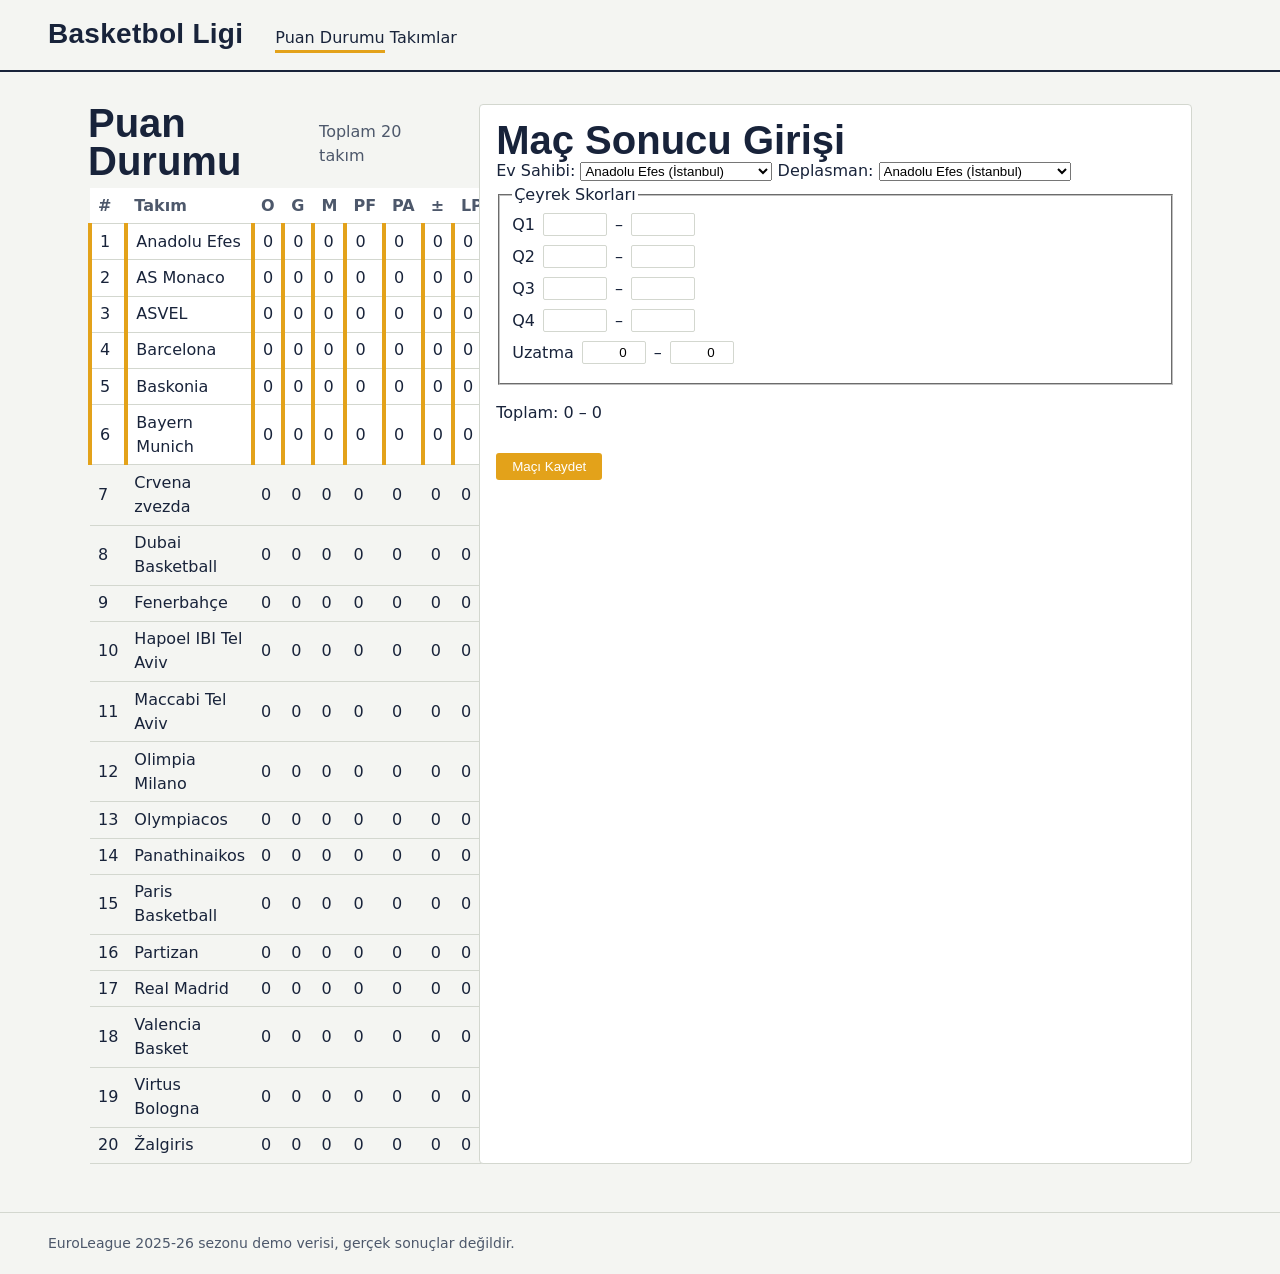
==== commit f42700cc: "feat(ui): puan durumu ana sayfa ve maç sonucu giriş formu" ====
--- a/src/main/webapp/index.html
+++ b/src/main/webapp/index.html
@@ -3,11 +3,69 @@
 <head>
     <meta charset="UTF-8">
     <meta name="viewport" content="width=device-width, initial-scale=1">
-    <title>Basketbol Ligi</title>
-    <!-- Şimdilik tek sayfa takımlar sayfası; fikstür ve puan durumu sayfaları gelince burası ana sayfa olacak. -->
-    <meta http-equiv="refresh" content="0; url=teams.html">
+    <title>Puan Durumu - Basketbol Ligi</title>
+    <link rel="stylesheet" href="css/teams.css">
+    <script src="js/standings.js" defer></script>
 </head>
 <body>
-<p><a href="teams.html">Takımlar sayfasına git</a></p>
+<header class="masthead">
+    <a class="masthead-title" href="index.html">Basketbol Ligi</a>
+    <nav aria-label="Bölümler">
+        <a href="index.html" aria-current="page">Puan Durumu</a>
+        <a href="teams.html">Takımlar</a>
+    </nav>
+</header>
+<main class="layout">
+    <!-- Sol: Puan Durumu Tablosu -->
+    <section class="standings" aria-labelledby="standings-heading">
+        <div class="index-head">
+            <h1 id="standings-heading">Puan Durumu</h1>
+            <p class="index-count" id="standings-count" aria-live="polite"></p>
+        </div>
+        <table class="standings-table" id="standings-table">
+            <thead>
+                <tr>
+                    <th scope="col" class="col-rank">#</th>
+                    <th scope="col" class="col-team">Takım</th>
+                    <th scope="col" class="col-played">O</th>
+                    <th scope="col" class="col-won">G</th>
+                    <th scope="col" class="col-lost">M</th>
+                    <th scope="col" class="col-points">PF</th>
+                    <th scope="col" class="col-conceded">PA</th>
+                    <th scope="col" class="col-diff">±</th>
+                    <th scope="col" class="col-pts">LP</th>
+                </tr>
+            </thead>
+            <tbody id="standings-tbody"></tbody>
+        </table>
+        <p class="notice" id="standings-notice" hidden></p>
+    </section>
+    <!-- Sağ: Maç Sonucu Giriş Formu -->
+    <section class="match-form" aria-labelledby="match-heading">
+        <div class="index-head">
+            <h1 id="match-heading">Maç Sonucu Girişi</h1>
+        </div>
+        <form id="match-entry-form">
+            <label for="home-team">Ev Sahibi:</label>
+            <select id="home-team" required></select>
+            <label for="away-team">Deplasman:</label>
+            <select id="away-team" required></select>
+            <fieldset class="quarters-grid">
+                <legend>Çeyrek Skorları</legend>
+                <label>Q1 <input type="number" min="0" id="q1-home" required> – <input type="number" min="0" id="q1-away" required></label>
+                <label>Q2 <input type="number" min="0" id="q2-home" required> – <input type="number" min="0" id="q2-away" required></label>
+                <label>Q3 <input type="number" min="0" id="q3-home" required> – <input type="number" min="0" id="q3-away" required></label>
+                <label>Q4 <input type="number" min="0" id="q4-home" required> – <input type="number" min="0" id="q4-away" required></label>
+                <label>Uzatma <input type="number" min="0" id="ot-home" value="0"> – <input type="number" min="0" id="ot-away" value="0"></label>
+            </fieldset>
+            <p>Toplam: <span id="total-home">0</span> – <span id="total-away">0</span></p>
+            <button type="submit" id="btn-submit-game">Maçı Kaydet</button>
+            <p class="notice" id="form-notice" hidden></p>
+        </form>
+    </section>
+</main>
+<footer class="footnote">
+    <p>EuroLeague 2025‑26 sezonu demo verisi, gerçek sonuçlar değildir.</p>
+</footer>
 </body>
-</html>
+</html>
--- a/src/main/webapp/css/teams.css
+++ b/src/main/webapp/css/teams.css
@@ -0,0 +1,405 @@
+/* Takımlar sayfası: maç kâğıdı düzeni. Tek vurgu rengi seçili takımı gösteren sarı çubuktur. */
+
+:root {
+    color-scheme: light;
+    --paper: #f4f5f2;
+    --sheet: #ffffff;
+    --ink: #18233a;
+    --ink-soft: #4d586b;
+    --line: #d3d7cf;
+    --line-strong: #18233a;
+    --clock: #e3a21a;
+    --focus: #1f5fbf;
+    --display: "Big Shoulders Display", "Arial Narrow", "Helvetica Neue", sans-serif;
+    --text: "Instrument Sans", system-ui, -apple-system, "Segoe UI", sans-serif;
+    --gutter: clamp(16px, 4vw, 48px);
+}
+
+*,
+*::before,
+*::after {
+    box-sizing: border-box;
+}
+
+/* Sınıflardaki display kuralları hidden özniteliğini ezmesin. */
+[hidden] {
+    display: none !important;
+}
+
+body {
+    margin: 0;
+    background: var(--paper);
+    color: var(--ink);
+    font: 400 1rem/1.5 var(--text);
+    min-height: 100vh;
+    display: flex;
+    flex-direction: column;
+}
+
+a {
+    color: inherit;
+}
+
+:focus-visible {
+    outline: 3px solid var(--focus);
+    outline-offset: 2px;
+}
+
+.visually-hidden {
+    position: absolute;
+    width: 1px;
+    height: 1px;
+    overflow: hidden;
+    clip-path: inset(50%);
+    white-space: nowrap;
+}
+
+/* Üst şerit */
+.masthead {
+    display: flex;
+    align-items: baseline;
+    gap: 2rem;
+    padding: 1.25rem var(--gutter);
+    border-bottom: 2px solid var(--line-strong);
+}
+
+.masthead-title {
+    font: 800 1.75rem/1 var(--display);
+    text-decoration: none;
+    letter-spacing: 0.01em;
+}
+
+.masthead nav a {
+    font-weight: 500;
+    text-decoration: none;
+    padding-bottom: 0.2rem;
+}
+
+.masthead nav a[aria-current="page"] {
+    border-bottom: 3px solid var(--clock);
+}
+
+/* İki sütun: takım listesi ve kadro */
+.layout {
+    flex: 1;
+    display: grid;
+    grid-template-columns: minmax(260px, 340px) minmax(0, 1fr);
+    gap: clamp(1.5rem, 4vw, 4rem);
+    padding: 2rem var(--gutter) 3rem;
+    width: 100%;
+    max-width: 1200px;
+    margin: 0 auto;
+}
+
+.index-head {
+    display: flex;
+    align-items: baseline;
+    justify-content: space-between;
+    gap: 1rem;
+}
+
+h1,
+h2 {
+    font-family: var(--display);
+    font-weight: 800;
+    line-height: 0.95;
+    margin: 0;
+}
+
+h1 {
+    font-size: 2.5rem;
+}
+
+.index-count {
+    margin: 0;
+    color: var(--ink-soft);
+    font-variant-numeric: tabular-nums;
+}
+
+.search input {
+    width: 100%;
+    margin: 1rem 0 0.75rem;
+    padding: 0.6rem 0.75rem;
+    font: inherit;
+    color: inherit;
+    background: var(--sheet);
+    border: 1px solid var(--line);
+    border-radius: 4px;
+}
+
+.search input:focus-visible {
+    outline-offset: 0;
+    border-color: var(--focus);
+}
+
+.team-list {
+    list-style: none;
+    margin: 0;
+    padding: 0;
+    border-top: 1px solid var(--line);
+}
+
+.team-row {
+    display: grid;
+    grid-template-columns: 2.25rem 1fr;
+    grid-template-rows: auto auto;
+    column-gap: 0.75rem;
+    align-items: center;
+    width: 100%;
+    padding: 0.55rem 0.5rem 0.55rem 0.75rem;
+    background: none;
+    border: 0;
+    border-bottom: 1px solid var(--line);
+    border-left: 4px solid transparent;
+    font: inherit;
+    color: inherit;
+    text-align: left;
+    cursor: pointer;
+}
+
+.team-row:hover {
+    background: var(--sheet);
+}
+
+.team-row[aria-current="true"] {
+    background: var(--sheet);
+    border-left-color: var(--clock);
+}
+
+.team-row .badge {
+    grid-row: span 2;
+}
+
+.team-row-name {
+    font-weight: 600;
+    line-height: 1.2;
+}
+
+.team-row-city {
+    color: var(--ink-soft);
+    font-size: 0.875rem;
+}
+
+/* Logo yerine takım rozeti: adın baş harfleri, addan türetilen renk (ADR-0001) */
+.badge {
+    display: inline-grid;
+    place-items: center;
+    width: 2.25rem;
+    height: 2.25rem;
+    border-radius: 3px;
+    background: var(--badge, var(--ink));
+    color: #ffffff;
+    font: 800 1rem/1 var(--display);
+    letter-spacing: 0.02em;
+}
+
+.badge-large {
+    width: 4.5rem;
+    height: 4.5rem;
+    font-size: 2rem;
+    border-radius: 4px;
+}
+
+/* Kadro kâğıdı */
+.sheet {
+    align-self: start;
+    background: var(--sheet);
+    border: 1px solid var(--line);
+    border-top: 6px solid var(--line-strong);
+    padding: clamp(1.25rem, 3vw, 2.5rem);
+    min-height: 18rem;
+}
+
+.sheet:focus {
+    outline: none;
+}
+
+.sheet-empty {
+    display: grid;
+    place-items: center;
+    min-height: 14rem;
+    color: var(--ink-soft);
+    text-align: center;
+}
+
+.sheet-head {
+    display: flex;
+    align-items: center;
+    gap: 1.25rem;
+    padding-bottom: 1.5rem;
+    border-bottom: 2px solid var(--line-strong);
+}
+
+h2 {
+    font-size: clamp(2.25rem, 5vw, 3.5rem);
+}
+
+.sheet-city {
+    margin: 0.35rem 0 0;
+    color: var(--ink-soft);
+}
+
+.roster {
+    width: 100%;
+    border-collapse: collapse;
+    margin-top: 0.5rem;
+}
+
+.roster th {
+    padding: 0.75rem 0.5rem 0.4rem;
+    color: var(--ink-soft);
+    font-size: 0.875rem;
+    font-weight: 500;
+    text-align: left;
+    border-bottom: 1px solid var(--line);
+}
+
+.roster td {
+    padding: 0.35rem 0.5rem;
+    border-bottom: 1px solid var(--line);
+    vertical-align: middle;
+}
+
+.roster .col-number {
+    width: 5.5rem;
+}
+
+.roster .col-position {
+    width: 11rem;
+}
+
+.jersey {
+    display: block;
+    font: 800 2.75rem/1 var(--display);
+    font-variant-numeric: tabular-nums;
+}
+
+.player-name {
+    font-size: 1.125rem;
+    font-weight: 600;
+}
+
+.position-code {
+    font-weight: 600;
+}
+
+.position-name {
+    display: block;
+    color: var(--ink-soft);
+    font-size: 0.875rem;
+}
+
+.notice {
+    margin: 1.25rem 0 0;
+    color: var(--ink-soft);
+}
+
+.notice button {
+    margin-left: 0.5rem;
+    padding: 0.35rem 0.8rem;
+    font: inherit;
+    font-weight: 600;
+    color: var(--sheet);
+    background: var(--ink);
+    border: 0;
+    border-radius: 3px;
+    cursor: pointer;
+}
+
+.footnote {
+    padding: 1.25rem var(--gutter);
+    border-top: 1px solid var(--line);
+    color: var(--ink-soft);
+    font-size: 0.875rem;
+}
+
+.footnote p {
+    max-width: 75ch;
+    margin: 0;
+}
+
+/* Standings table */
+.standings-table {
+    width: 100%;
+    border-collapse: collapse;
+    margin-top: 0.5rem;
+}
+.standings-table th,
+.standings-table td {
+    padding: 0.35rem 0.5rem;
+    border-bottom: 1px solid var(--line);
+    text-align: left;
+    vertical-align: middle;
+}
+.standings-table th {
+    background: var(--sheet);
+    font-weight: 600;
+    color: var(--ink-soft);
+}
+.standings-table .col-rank { width: 3rem; }
+.standings-table .col-team { width: 12rem; }
+.standings-table .col-played { width: 2rem; }
+.standings-table .col-won { width: 2rem; }
+.standings-table .col-lost { width: 2rem; }
+.standings-table .col-points { width: 3rem; }
+.standings-table .col-conceded { width: 3rem; }
+.standings-table .col-diff { width: 3rem; }
+.standings-table .col-pts { width: 3rem; }
+/* Highlight top 6 (playoff zone) */
+.standings-table tbody tr:nth-child(-n+6) td {
+    border-left: 4px solid var(--clock);
+    background: var(--sheet);
+}
+/* Match entry form */
+.match-form {
+    background: var(--sheet);
+    border: 1px solid var(--line);
+    padding: 1rem;
+    border-radius: 4px;
+}
+.quarters-grid label {
+    display: flex;
+    align-items: center;
+    gap: 0.5rem;
+    margin-bottom: 0.5rem;
+}
+.quarters-grid input[type="number"] {
+    width: 4rem;
+    padding: 0.2rem;
+    border: 1px solid var(--line);
+    border-radius: 2px;
+    text-align: right;
+}
+#btn-submit-game {
+    margin-top: 0.75rem;
+    padding: 0.4rem 1rem;
+    background: var(--clock);
+    color: var(--sheet);
+    border: none;
+    border-radius: 3px;
+    cursor: pointer;
+}
+#btn-submit-game:hover { opacity: 0.9; }
+.notice {
+    margin-top: 0.5rem;
+    color: var(--ink-soft);
+}
+@media (max-width: 760px) {
+    .layout {
+        grid-template-columns: minmax(0, 1fr);
+    }
+
+    .roster .col-position {
+        width: auto;
+    }
+
+    .jersey {
+        font-size: 2.25rem;
+    }
+}
+
+@media (prefers-reduced-motion: no-preference) {
+    .team-row {
+        transition: background-color 120ms ease-out;
+    }
+}
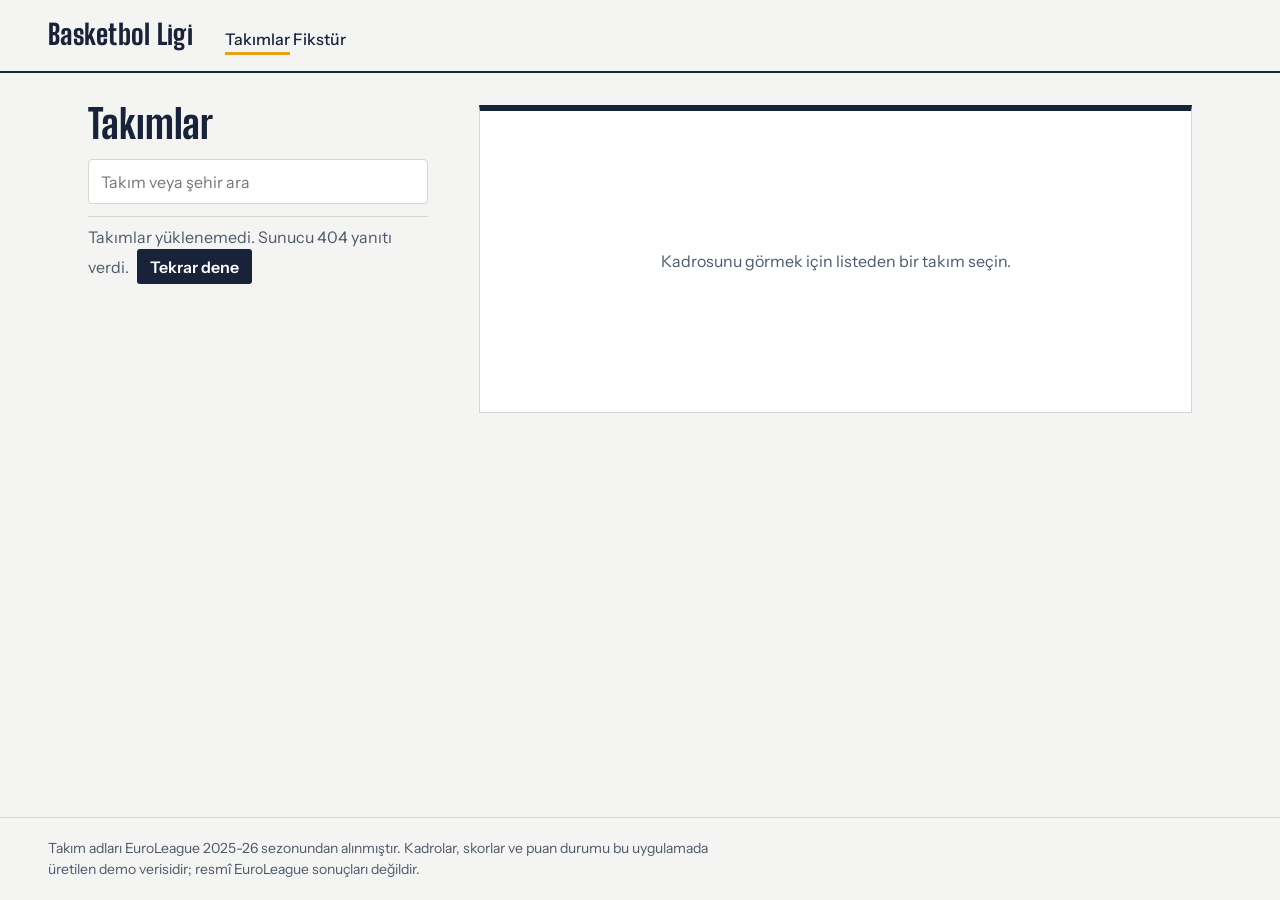
==== commit 49c88ebf: "feat(ui): haftalık fikstür sayfasını ve oynanmış/oynanmamış maç görünümünü ekle - fixtures.html, css" ====
--- a/src/main/webapp/index.html
+++ b/src/main/webapp/index.html
@@ -3,69 +3,12 @@
 <head>
     <meta charset="UTF-8">
     <meta name="viewport" content="width=device-width, initial-scale=1">
-    <title>Puan Durumu - Basketbol Ligi</title>
-    <link rel="stylesheet" href="css/teams.css">
-    <script src="js/standings.js" defer></script>
+    <title>Basketbol Ligi</title>
+    <!-- Şimdilik tek sayfa takımlar sayfası; fikstür ve puan durumu sayfaları gelince burası ana sayfa olacak. -->
+    <meta http-equiv="refresh" content="0; url=teams.html">
 </head>
 <body>
-<header class="masthead">
-    <a class="masthead-title" href="index.html">Basketbol Ligi</a>
-    <nav aria-label="Bölümler">
-        <a href="index.html" aria-current="page">Puan Durumu</a>
-        <a href="teams.html">Takımlar</a>
-    </nav>
-</header>
-<main class="layout">
-    <!-- Sol: Puan Durumu Tablosu -->
-    <section class="standings" aria-labelledby="standings-heading">
-        <div class="index-head">
-            <h1 id="standings-heading">Puan Durumu</h1>
-            <p class="index-count" id="standings-count" aria-live="polite"></p>
-        </div>
-        <table class="standings-table" id="standings-table">
-            <thead>
-                <tr>
-                    <th scope="col" class="col-rank">#</th>
-                    <th scope="col" class="col-team">Takım</th>
-                    <th scope="col" class="col-played">O</th>
-                    <th scope="col" class="col-won">G</th>
-                    <th scope="col" class="col-lost">M</th>
-                    <th scope="col" class="col-points">PF</th>
-                    <th scope="col" class="col-conceded">PA</th>
-                    <th scope="col" class="col-diff">±</th>
-                    <th scope="col" class="col-pts">LP</th>
-                </tr>
-            </thead>
-            <tbody id="standings-tbody"></tbody>
-        </table>
-        <p class="notice" id="standings-notice" hidden></p>
-    </section>
-    <!-- Sağ: Maç Sonucu Giriş Formu -->
-    <section class="match-form" aria-labelledby="match-heading">
-        <div class="index-head">
-            <h1 id="match-heading">Maç Sonucu Girişi</h1>
-        </div>
-        <form id="match-entry-form">
-            <label for="home-team">Ev Sahibi:</label>
-            <select id="home-team" required></select>
-            <label for="away-team">Deplasman:</label>
-            <select id="away-team" required></select>
-            <fieldset class="quarters-grid">
-                <legend>Çeyrek Skorları</legend>
-                <label>Q1 <input type="number" min="0" id="q1-home" required> – <input type="number" min="0" id="q1-away" required></label>
-                <label>Q2 <input type="number" min="0" id="q2-home" required> – <input type="number" min="0" id="q2-away" required></label>
-                <label>Q3 <input type="number" min="0" id="q3-home" required> – <input type="number" min="0" id="q3-away" required></label>
-                <label>Q4 <input type="number" min="0" id="q4-home" required> – <input type="number" min="0" id="q4-away" required></label>
-                <label>Uzatma <input type="number" min="0" id="ot-home" value="0"> – <input type="number" min="0" id="ot-away" value="0"></label>
-            </fieldset>
-            <p>Toplam: <span id="total-home">0</span> – <span id="total-away">0</span></p>
-            <button type="submit" id="btn-submit-game">Maçı Kaydet</button>
-            <p class="notice" id="form-notice" hidden></p>
-        </form>
-    </section>
-</main>
-<footer class="footnote">
-    <p>EuroLeague 2025‑26 sezonu demo verisi, gerçek sonuçlar değildir.</p>
-</footer>
+<p><a href="teams.html">Takımlar sayfasına git</a></p>
+<p><a href="fixtures.html">Fikstür sayfasına git</a></p>
 </body>
-</html>+</html>
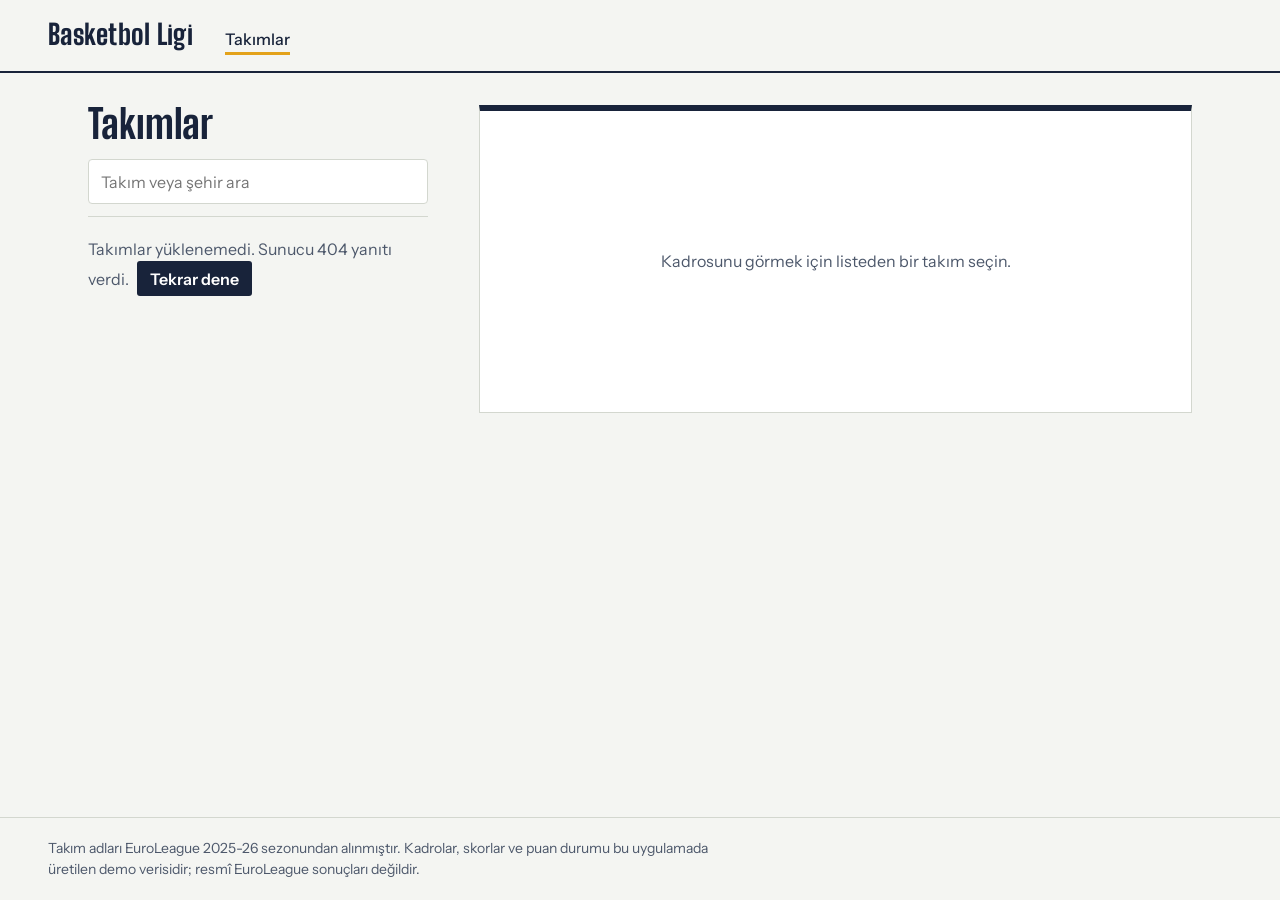
==== commit be39e289: "Merge pull request #36 from software-lecture-labs/release/v0.1 release: v0.1" ====
--- a/src/main/webapp/index.html
+++ b/src/main/webapp/index.html
@@ -9,6 +9,5 @@
 </head>
 <body>
 <p><a href="teams.html">Takımlar sayfasına git</a></p>
-<p><a href="fixtures.html">Fikstür sayfasına git</a></p>
 </body>
 </html>
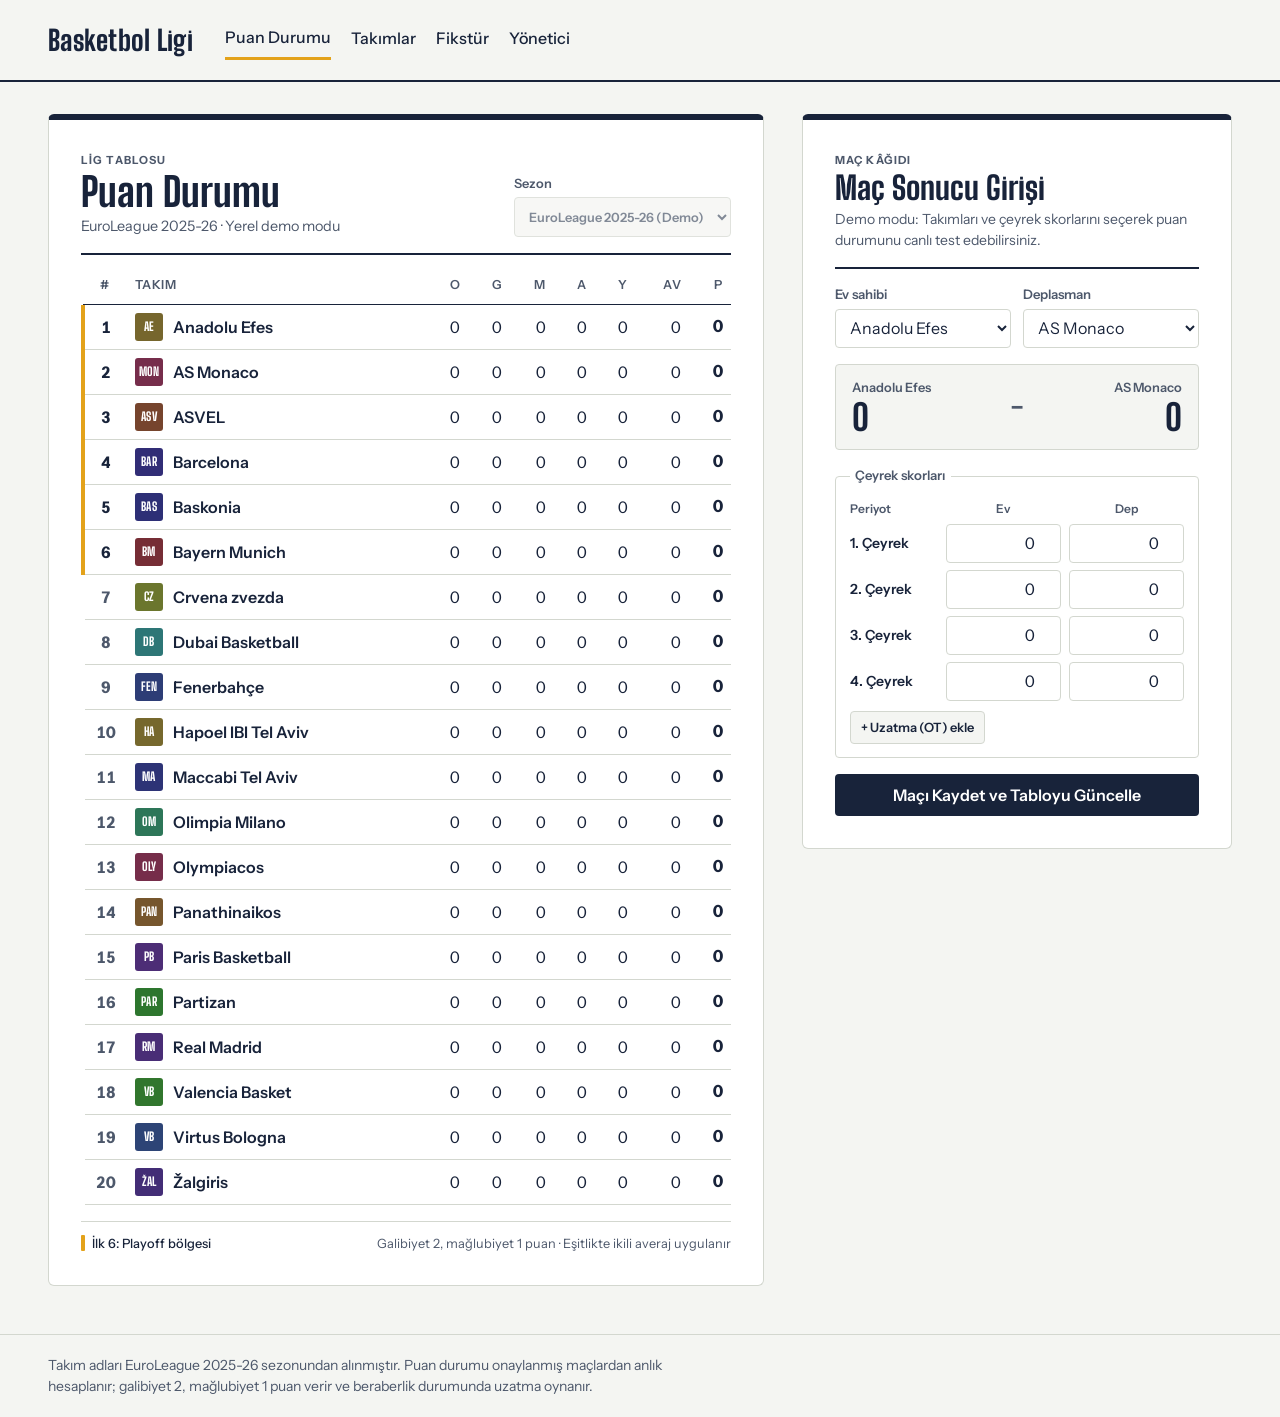
==== commit 1586fe82: "feat(ui): puan durumu ana sayfası ve maç sonucu giriş formu" ====
--- a/src/main/webapp/index.html
+++ b/src/main/webapp/index.html
@@ -3,11 +3,167 @@
 <head>
     <meta charset="UTF-8">
     <meta name="viewport" content="width=device-width, initial-scale=1">
-    <title>Basketbol Ligi</title>
-    <!-- Şimdilik tek sayfa takımlar sayfası; fikstür ve puan durumu sayfaları gelince burası ana sayfa olacak. -->
-    <meta http-equiv="refresh" content="0; url=teams.html">
+    <title>Puan Durumu - Basketbol Ligi</title>
+    <link rel="preconnect" href="https://fonts.googleapis.com">
+    <link rel="preconnect" href="https://fonts.gstatic.com" crossorigin>
+    <link rel="stylesheet"
+          href="https://fonts.googleapis.com/css2?family=Big+Shoulders+Display:wght@600;800&family=Instrument+Sans:wght@400;500;600;700&display=swap">
+    <link rel="stylesheet" href="css/teams.css">
+    <link rel="stylesheet" href="css/standings.css">
+    <script src="js/standings.js" defer></script>
 </head>
 <body>
-<p><a href="teams.html">Takımlar sayfasına git</a></p>
+<header class="masthead">
+    <a class="masthead-title" href="index.html">Basketbol Ligi</a>
+    <nav aria-label="Bölümler">
+        <a href="index.html" aria-current="page">Puan Durumu</a>
+        <a href="teams.html">Takımlar</a>
+        <a href="fixtures.html">Fikstür</a>
+        <a href="admin.html">Yönetici</a>
+    </nav>
+</header>
+
+<main class="standings-layout">
+    <section class="sheet standings-panel" aria-labelledby="standings-heading">
+        <header class="standings-head">
+            <div>
+                <p class="section-eyebrow">LİG TABLOSU</p>
+                <h1 id="standings-heading">Puan Durumu</h1>
+                <p class="standings-subtitle" id="standings-subtitle">Sezon yükleniyor...</p>
+            </div>
+            <label class="season-picker" for="season-select">
+                Sezon
+                <select id="season-select" disabled>
+                    <option value="">Sezonlar yükleniyor...</option>
+                </select>
+            </label>
+        </header>
+
+        <p class="notice" id="standings-notice" role="status" aria-live="polite" hidden></p>
+
+        <div class="table-scroll">
+            <table class="standings-table" id="standings-table">
+                <caption class="visually-hidden">Sezon puan durumu tablosu</caption>
+                <thead>
+                <tr>
+                    <th scope="col" class="col-rank" title="Sıra">#</th>
+                    <th scope="col" class="col-team">Takım</th>
+                    <th scope="col" class="col-num" title="Oynanan maç">O</th>
+                    <th scope="col" class="col-num" title="Galibiyet">G</th>
+                    <th scope="col" class="col-num" title="Mağlubiyet">M</th>
+                    <th scope="col" class="col-num" title="Atılan sayı">A</th>
+                    <th scope="col" class="col-num" title="Yenilen sayı">Y</th>
+                    <th scope="col" class="col-num" title="Sayı averajı">AV</th>
+                    <th scope="col" class="col-pts" title="Lig puanı">P</th>
+                </tr>
+                </thead>
+                <tbody id="standings-tbody"></tbody>
+            </table>
+        </div>
+
+        <footer class="standings-legend">
+            <span class="legend-item">
+                <span class="legend-swatch" aria-hidden="true"></span>
+                İlk 6: Playoff bölgesi
+            </span>
+            <span class="legend-rule">Galibiyet 2, mağlubiyet 1 puan · Eşitlikte ikili averaj uygulanır</span>
+        </footer>
+    </section>
+
+    <section class="sheet match-panel" aria-labelledby="match-heading">
+        <header class="match-head">
+            <p class="section-eyebrow">MAÇ KÂĞIDI</p>
+            <h2 id="match-heading">Maç Sonucu Girişi</h2>
+            <p class="match-help" id="match-mode-help">
+                Fikstürden bir maç seçin, çeyrek skorlarını girin ve sonucu kaydedin.
+            </p>
+        </header>
+
+        <form id="match-entry-form" class="match-form" novalidate>
+            <div id="api-game-picker">
+                <label class="field-label" for="game-select">Maç seçimi</label>
+                <select id="game-select" disabled>
+                    <option value="">Maçlar yükleniyor...</option>
+                </select>
+                <p class="game-status-meta" id="selected-game-meta" hidden></p>
+            </div>
+
+            <div id="demo-team-picker" hidden>
+                <div class="demo-teams-row">
+                    <div>
+                        <label class="field-label" for="demo-home-team">Ev sahibi</label>
+                        <select id="demo-home-team"></select>
+                    </div>
+                    <div>
+                        <label class="field-label" for="demo-away-team">Deplasman</label>
+                        <select id="demo-away-team"></select>
+                    </div>
+                </div>
+            </div>
+
+            <div class="scoreboard-preview" aria-live="polite">
+                <div class="scoreboard-side">
+                    <span class="scoreboard-label" id="preview-home-name">Ev Sahibi</span>
+                    <strong class="scoreboard-total" id="total-home">0</strong>
+                </div>
+                <span class="scoreboard-sep" aria-hidden="true">–</span>
+                <div class="scoreboard-side scoreboard-side-away">
+                    <span class="scoreboard-label" id="preview-away-name">Deplasman</span>
+                    <strong class="scoreboard-total" id="total-away">0</strong>
+                </div>
+            </div>
+
+            <fieldset class="quarters-fieldset">
+                <legend>Çeyrek skorları</legend>
+                <div class="quarters-header" aria-hidden="true">
+                    <span>Periyot</span>
+                    <span>Ev</span>
+                    <span>Dep</span>
+                </div>
+                <div id="quarters-list" class="quarters-list"></div>
+                <div class="overtime-actions">
+                    <button type="button" class="secondary-btn" id="btn-add-ot">
+                        + Uzatma (OT) ekle
+                    </button>
+                    <button type="button" class="secondary-btn" id="btn-remove-ot" hidden>
+                        Son uzatmayı kaldır
+                    </button>
+                </div>
+            </fieldset>
+
+            <details class="player-stats-box" id="player-stats-box" hidden>
+                <summary>
+                    Oyuncu sayıları <span class="stats-hint">(Maç onayı için zorunlu)</span>
+                </summary>
+                <div class="player-stats-toolbar">
+                    <span class="stats-sum" id="player-stats-sum">Ev: 0/0 · Dep: 0/0</span>
+                    <button type="button" class="secondary-btn" id="btn-autofill-stats">
+                        Sayıları kadroya dağıt
+                    </button>
+                </div>
+                <p class="notice" id="player-stats-notice" hidden></p>
+                <div class="player-stats-columns" id="player-stats-columns"></div>
+            </details>
+
+            <p class="form-feedback" id="form-feedback" role="status" aria-live="polite" hidden></p>
+
+            <div class="form-actions">
+                <button type="submit" class="primary-btn" id="btn-submit-finish" data-action="finish">
+                    Skoru Kaydet (Bitir)
+                </button>
+                <button type="button" class="confirm-btn" id="btn-submit-confirm" data-action="confirm">
+                    Kaydet ve Onayla
+                </button>
+            </div>
+        </form>
+    </section>
+</main>
+
+<footer class="footnote">
+    <p>
+        Takım adları EuroLeague 2025-26 sezonundan alınmıştır. Puan durumu onaylanmış maçlardan anlık hesaplanır;
+        galibiyet 2, mağlubiyet 1 puan verir ve beraberlik durumunda uzatma oynanır.
+    </p>
+</footer>
 </body>
 </html>
--- a/src/main/webapp/css/teams.css
+++ b/src/main/webapp/css/teams.css
@@ -0,0 +1,560 @@
+/* Takımlar sayfası: maç kâğıdı düzeni. Tek vurgu rengi seçili takımı gösteren sarı çubuktur. */
+
+:root {
+    color-scheme: light;
+    --paper: #f4f5f2;
+    --sheet: #ffffff;
+    --ink: #18233a;
+    --ink-soft: #4d586b;
+    --line: #d3d7cf;
+    --line-strong: #18233a;
+    --clock: #e3a21a;
+    --focus: #1f5fbf;
+    --radius-control: 4px;
+    --radius-card: 6px;
+    --display: "Big Shoulders Display", "Arial Narrow", "Helvetica Neue", sans-serif;
+    --text: "Instrument Sans", system-ui, -apple-system, "Segoe UI", sans-serif;
+    --gutter: clamp(16px, 4vw, 48px);
+}
+
+*,
+*::before,
+*::after {
+    box-sizing: border-box;
+}
+
+/* Sınıflardaki display kuralları hidden özniteliğini ezmesin. */
+[hidden] {
+    display: none !important;
+}
+
+body {
+    margin: 0;
+    background: var(--paper);
+    color: var(--ink);
+    font: 400 1rem/1.5 var(--text);
+    min-height: 100vh;
+    display: flex;
+    flex-direction: column;
+}
+
+a {
+    color: inherit;
+}
+
+:focus-visible {
+    outline: 3px solid var(--focus);
+    outline-offset: 2px;
+}
+
+.visually-hidden {
+    position: absolute;
+    width: 1px;
+    height: 1px;
+    overflow: hidden;
+    clip-path: inset(50%);
+    white-space: nowrap;
+}
+
+/* Üst şerit */
+.masthead {
+    display: flex;
+    align-items: center;
+    flex-wrap: wrap;
+    gap: 0.75rem 2rem;
+    padding: 1.25rem var(--gutter);
+    border-bottom: 2px solid var(--line-strong);
+}
+
+.masthead nav {
+    display: flex;
+    align-items: center;
+    flex-wrap: wrap;
+    gap: 0.25rem 1.25rem;
+}
+
+.masthead-title {
+    font: 800 1.75rem/1 var(--display);
+    text-decoration: none;
+    letter-spacing: 0.01em;
+}
+
+.masthead nav a {
+    display: inline-flex;
+    align-items: center;
+    min-height: 2.5rem;
+    font-weight: 500;
+    text-decoration: none;
+    padding-bottom: 0.2rem;
+}
+
+.masthead nav a[aria-current="page"] {
+    border-bottom: 3px solid var(--clock);
+}
+
+/* İki sütun: takım listesi ve kadro */
+.layout {
+    flex: 1;
+    display: grid;
+    grid-template-columns: minmax(260px, 340px) minmax(0, 1fr);
+    gap: clamp(1.5rem, 4vw, 4rem);
+    padding: 2rem var(--gutter) 3rem;
+    width: 100%;
+    max-width: 1200px;
+    margin: 0 auto;
+}
+
+.index-head {
+    display: flex;
+    align-items: baseline;
+    justify-content: space-between;
+    gap: 1rem;
+}
+
+h1,
+h2 {
+    font-family: var(--display);
+    font-weight: 800;
+    line-height: 0.95;
+    margin: 0;
+}
+
+h1 {
+    font-size: 2.5rem;
+}
+
+.index-count {
+    margin: 0;
+    color: var(--ink-soft);
+    font-variant-numeric: tabular-nums;
+}
+
+.search input {
+    width: 100%;
+    margin: 1rem 0 0.75rem;
+    padding: 0.6rem 0.75rem;
+    font: inherit;
+    color: inherit;
+    background: var(--sheet);
+    border: 1px solid var(--line);
+    border-radius: var(--radius-control);
+}
+
+.search input:focus-visible {
+    outline-offset: 0;
+    border-color: var(--focus);
+}
+
+.team-list {
+    list-style: none;
+    margin: 0;
+    padding: 0;
+    border-top: 1px solid var(--line);
+}
+
+.team-row {
+    display: grid;
+    grid-template-columns: 2.25rem 1fr;
+    grid-template-rows: auto auto;
+    column-gap: 0.75rem;
+    align-items: center;
+    width: 100%;
+    padding: 0.55rem 0.5rem 0.55rem 0.75rem;
+    min-height: 3rem;
+    background: none;
+    border: 0;
+    border-bottom: 1px solid var(--line);
+    border-left: 4px solid transparent;
+    font: inherit;
+    color: inherit;
+    text-align: left;
+    cursor: pointer;
+}
+
+.team-row:hover {
+    background: var(--sheet);
+}
+
+.team-row[aria-current="true"] {
+    background: var(--sheet);
+    border-left-color: var(--clock);
+}
+
+.team-row .badge {
+    grid-row: span 2;
+}
+
+.team-row-name {
+    font-weight: 600;
+    line-height: 1.2;
+}
+
+.team-row-city {
+    color: var(--ink-soft);
+    font-size: 0.875rem;
+}
+
+/* Logo yerine takım rozeti: adın baş harfleri, addan türetilen renk (ADR-0001) */
+.badge {
+    display: inline-grid;
+    place-items: center;
+    width: 2.25rem;
+    height: 2.25rem;
+    border-radius: 3px;
+    background: var(--badge, var(--ink));
+    color: #ffffff;
+    font: 800 1rem/1 var(--display);
+    letter-spacing: 0.02em;
+}
+
+.badge-large {
+    width: 4.5rem;
+    height: 4.5rem;
+    font-size: 2rem;
+    border-radius: 4px;
+}
+
+/* Kadro kâğıdı */
+.sheet {
+    align-self: start;
+    background: var(--sheet);
+    border: 1px solid var(--line);
+    border-radius: var(--radius-card);
+    border-top: 6px solid var(--line-strong);
+    padding: clamp(1.25rem, 3vw, 2.5rem);
+    min-height: 18rem;
+}
+
+.sheet:focus {
+    outline: none;
+}
+
+.sheet-empty {
+    display: grid;
+    place-items: center;
+    min-height: 14rem;
+    padding: 1.5rem;
+    color: var(--ink-soft);
+    text-align: center;
+}
+
+.sheet-empty p {
+    max-width: 32ch;
+    margin: 0;
+}
+
+.sheet-head {
+    display: flex;
+    align-items: center;
+    gap: 1.25rem;
+    padding-bottom: 1.5rem;
+    border-bottom: 2px solid var(--line-strong);
+}
+
+h2 {
+    font-size: clamp(2.25rem, 5vw, 3.5rem);
+}
+
+.sheet-city {
+    margin: 0.35rem 0 0;
+    color: var(--ink-soft);
+}
+
+.roster {
+    width: 100%;
+    border-collapse: collapse;
+    margin-top: 0.5rem;
+}
+
+.roster th {
+    padding: 0.75rem 0.5rem 0.4rem;
+    color: var(--ink-soft);
+    font-size: 0.875rem;
+    font-weight: 500;
+    text-align: left;
+    border-bottom: 1px solid var(--line);
+}
+
+.roster td {
+    padding: 0.35rem 0.5rem;
+    border-bottom: 1px solid var(--line);
+    vertical-align: middle;
+}
+
+.roster .col-number {
+    width: 5.5rem;
+}
+
+.roster .col-position {
+    width: 11rem;
+}
+
+.jersey {
+    display: block;
+    font: 800 2.75rem/1 var(--display);
+    font-variant-numeric: tabular-nums;
+}
+
+.player-name {
+    font-size: 1.125rem;
+    font-weight: 600;
+}
+
+.position-code {
+    font-weight: 600;
+}
+
+.position-name {
+    display: block;
+    color: var(--ink-soft);
+    font-size: 0.875rem;
+}
+
+.notice {
+    margin: 1rem 0 0;
+    padding: 0.8rem 1rem;
+    background: var(--sheet);
+    border: 1px solid var(--line);
+    border-left: 4px solid var(--clock);
+    border-radius: var(--radius-control);
+    color: var(--ink-soft);
+}
+
+.notice button {
+    margin-left: 0.5rem;
+    min-height: 2.5rem;
+    padding: 0.35rem 0.8rem;
+    font: inherit;
+    font-weight: 600;
+    color: var(--sheet);
+    background: var(--ink);
+    border: 0;
+    border-radius: var(--radius-control);
+    cursor: pointer;
+}
+
+/* Sezon özeti */
+.season-card {
+    margin-top: 1.75rem;
+    padding-top: 1.4rem;
+    border-top: 1px solid var(--line-strong);
+}
+
+.season-card-head {
+    display: flex;
+    align-items: end;
+    justify-content: space-between;
+    gap: 1rem;
+    margin-bottom: 1rem;
+}
+
+.section-eyebrow {
+    margin: 0 0 0.25rem;
+    color: var(--ink-soft);
+    font-size: 0.7rem;
+    font-weight: 700;
+    letter-spacing: 0.1em;
+}
+
+.season-card h3 {
+    margin: 0;
+    font: 800 1.8rem/1 var(--display);
+}
+
+.season-picker {
+    display: grid;
+    gap: 0.25rem;
+    min-width: min(13rem, 45%);
+    color: var(--ink-soft);
+    font-size: 0.8rem;
+    font-weight: 600;
+}
+
+.season-picker select {
+    width: 100%;
+    min-height: 2.5rem;
+    padding: 0.45rem 0.6rem;
+    color: var(--ink);
+    background: var(--sheet);
+    border: 1px solid var(--line);
+    border-radius: 4px;
+    font: inherit;
+}
+
+.season-picker select:disabled {
+    color: var(--ink-soft);
+    background: var(--paper);
+}
+
+.season-stats {
+    display: grid;
+    grid-template-columns: repeat(4, minmax(0, 1fr));
+    gap: 0.5rem;
+    margin: 0;
+}
+
+.season-stats > div {
+    min-width: 0;
+    padding: 0.65rem 0.75rem;
+    background: var(--paper);
+    border: 1px solid var(--line);
+}
+
+.season-stats dt {
+    color: var(--ink-soft);
+    font-size: 0.75rem;
+}
+
+.season-stats dd {
+    margin: 0.15rem 0 0;
+    font: 800 1.6rem/1 var(--display);
+    font-variant-numeric: tabular-nums;
+}
+
+.recent-games-section {
+    margin-top: 1.25rem;
+}
+
+.recent-games-section h4 {
+    margin: 0 0 0.55rem;
+    font-size: 0.95rem;
+}
+
+.recent-games {
+    display: grid;
+    gap: 0.4rem;
+    margin: 0;
+    padding: 0;
+    list-style: none;
+}
+
+.recent-game {
+    display: grid;
+    grid-template-columns: 4.5rem minmax(0, 1fr) auto auto;
+    align-items: center;
+    gap: 0.75rem;
+    padding: 0.55rem 0.65rem;
+    background: var(--sheet);
+    border: 1px solid var(--line);
+    border-left: 4px solid var(--line-strong);
+    font-size: 0.875rem;
+}
+
+.recent-game.won {
+    border-left-color: #1e663a;
+}
+
+.recent-game.lost {
+    border-left-color: #a3211b;
+}
+
+.recent-game-round,
+.recent-game-venue {
+    color: var(--ink-soft);
+    font-size: 0.78rem;
+}
+
+.recent-game-opponent {
+    min-width: 0;
+    font-weight: 600;
+    overflow-wrap: anywhere;
+}
+
+.recent-game-score {
+    font-weight: 700;
+    font-variant-numeric: tabular-nums;
+    white-space: nowrap;
+}
+
+.recent-game-result {
+    min-width: 1.5rem;
+    font-weight: 800;
+    text-align: center;
+}
+
+.footnote {
+    padding: 1.25rem var(--gutter);
+    border-top: 1px solid var(--line);
+    color: var(--ink-soft);
+    font-size: 0.875rem;
+}
+
+.footnote p {
+    max-width: 75ch;
+    margin: 0;
+}
+
+@media (max-width: 760px) {
+    .masthead {
+        gap: 0.5rem 1.25rem;
+    }
+
+    .layout {
+        grid-template-columns: minmax(0, 1fr);
+    }
+
+    .roster .col-position {
+        width: auto;
+    }
+
+    .jersey {
+        font-size: 2.25rem;
+    }
+
+    .season-stats {
+        grid-template-columns: repeat(3, minmax(0, 1fr));
+    }
+
+    .recent-game {
+        grid-template-columns: 3.75rem minmax(0, 1fr) auto auto;
+        gap: 0.45rem;
+    }
+}
+
+@media (max-width: 480px) {
+    .season-card-head {
+        align-items: stretch;
+        flex-direction: column;
+    }
+
+    .season-picker {
+        min-width: 0;
+    }
+
+    .season-stats {
+        grid-template-columns: repeat(2, minmax(0, 1fr));
+    }
+
+    .recent-game {
+        grid-template-columns: 3.2rem minmax(0, 1fr) auto;
+    }
+
+    .recent-game-venue {
+        display: none;
+    }
+}
+
+@media (max-width: 420px) {
+    .masthead {
+        align-items: flex-start;
+        flex-direction: column;
+        gap: 0.35rem;
+    }
+
+    .masthead nav {
+        gap: 0.15rem 1rem;
+    }
+
+    .layout,
+    .fixtures-layout,
+    .admin-layout {
+        padding-top: 1.5rem;
+        padding-bottom: 2rem;
+    }
+}
+
+@media (prefers-reduced-motion: no-preference) {
+    .team-row {
+        transition: background-color 120ms ease-out;
+    }
+}
--- a/src/main/webapp/css/standings.css
+++ b/src/main/webapp/css/standings.css
@@ -0,0 +1,464 @@
+/* Puan durumu ana sayfası ve maç sonucu giriş formu. */
+
+.standings-layout {
+    flex: 1;
+    display: grid;
+    grid-template-columns: minmax(0, 1.45fr) minmax(320px, 430px);
+    gap: clamp(1.25rem, 3vw, 2.5rem);
+    align-items: start;
+    padding: 2rem var(--gutter) 3rem;
+    width: 100%;
+    max-width: 1280px;
+    margin: 0 auto;
+}
+
+.standings-panel,
+.match-panel {
+    padding: clamp(1.25rem, 2.5vw, 2rem);
+}
+
+.standings-head {
+    display: flex;
+    align-items: end;
+    justify-content: space-between;
+    gap: 1rem;
+    padding-bottom: 1rem;
+    border-bottom: 2px solid var(--line-strong);
+}
+
+.standings-subtitle {
+    margin: 0.3rem 0 0;
+    color: var(--ink-soft);
+    font-size: 0.9rem;
+}
+
+.table-scroll {
+    overflow-x: auto;
+    margin-top: 0.75rem;
+}
+
+.standings-table {
+    width: 100%;
+    border-collapse: collapse;
+    font-variant-numeric: tabular-nums;
+}
+
+.standings-table th {
+    padding: 0.55rem 0.5rem;
+    color: var(--ink-soft);
+    font-size: 0.78rem;
+    font-weight: 600;
+    text-transform: uppercase;
+    letter-spacing: 0.04em;
+    text-align: right;
+    border-bottom: 1px solid var(--line-strong);
+}
+
+.standings-table th.col-rank {
+    text-align: center;
+    width: 2.75rem;
+}
+
+.standings-table th.col-team {
+    text-align: left;
+}
+
+.standings-table td {
+    padding: 0.5rem;
+    border-bottom: 1px solid var(--line);
+    text-align: right;
+    vertical-align: middle;
+}
+
+.standings-table tbody tr:hover {
+    background: var(--paper);
+}
+
+.standings-table td.col-rank {
+    text-align: center;
+    font-weight: 700;
+    color: var(--ink-soft);
+    border-left: 4px solid transparent;
+}
+
+.standings-table tbody tr.playoff-zone td.col-rank {
+    border-left-color: var(--clock);
+    color: var(--ink);
+}
+
+.standings-table td.col-team {
+    text-align: left;
+}
+
+.standings-team-link {
+    display: inline-flex;
+    align-items: center;
+    gap: 0.6rem;
+    text-decoration: none;
+    font-weight: 600;
+}
+
+.standings-team-link:hover .standings-team-name {
+    text-decoration: underline;
+}
+
+.standings-team-link .badge {
+    width: 1.75rem;
+    height: 1.75rem;
+    font-size: 0.75rem;
+    flex-shrink: 0;
+}
+
+.standings-table td.col-pts {
+    font-weight: 800;
+    font-size: 1.05rem;
+}
+
+.standings-table td.diff-pos {
+    color: #1e663a;
+    font-weight: 600;
+}
+
+.standings-table td.diff-neg {
+    color: #a3211b;
+    font-weight: 600;
+}
+
+.standings-legend {
+    display: flex;
+    flex-wrap: wrap;
+    align-items: center;
+    justify-content: space-between;
+    gap: 0.5rem 1rem;
+    margin-top: 1rem;
+    padding-top: 0.75rem;
+    border-top: 1px solid var(--line);
+    color: var(--ink-soft);
+    font-size: 0.8rem;
+}
+
+.legend-item {
+    display: inline-flex;
+    align-items: center;
+    gap: 0.45rem;
+    font-weight: 500;
+    color: var(--ink);
+}
+
+.legend-swatch {
+    width: 0.25rem;
+    height: 1rem;
+    background: var(--clock);
+    border-radius: 1px;
+}
+
+/* Maç Sonucu Giriş Formu */
+.match-head {
+    padding-bottom: 1rem;
+    border-bottom: 2px solid var(--line-strong);
+}
+
+.match-head h2 {
+    font-size: 2rem;
+}
+
+.match-help {
+    margin: 0.35rem 0 0;
+    color: var(--ink-soft);
+    font-size: 0.875rem;
+}
+
+.match-form {
+    display: grid;
+    gap: 1rem;
+    margin-top: 1rem;
+}
+
+.field-label {
+    display: block;
+    margin-bottom: 0.3rem;
+    font-size: 0.82rem;
+    font-weight: 600;
+    color: var(--ink-soft);
+}
+
+.match-form select,
+.match-form input[type="number"] {
+    width: 100%;
+    min-height: 2.4rem;
+    padding: 0.4rem 0.6rem;
+    font: inherit;
+    color: var(--ink);
+    background: var(--sheet);
+    border: 1px solid var(--line);
+    border-radius: var(--radius-control);
+}
+
+.match-form select:disabled {
+    background: var(--paper);
+    color: var(--ink-soft);
+}
+
+.demo-teams-row {
+    display: grid;
+    grid-template-columns: 1fr 1fr;
+    gap: 0.75rem;
+}
+
+.game-status-meta {
+    margin: 0.4rem 0 0;
+    font-size: 0.8rem;
+    color: var(--ink-soft);
+}
+
+.scoreboard-preview {
+    display: grid;
+    grid-template-columns: 1fr auto 1fr;
+    align-items: center;
+    gap: 0.75rem;
+    padding: 0.85rem 1rem;
+    background: var(--paper);
+    border: 1px solid var(--line);
+    border-radius: var(--radius-control);
+}
+
+.scoreboard-side {
+    display: grid;
+    gap: 0.15rem;
+    min-width: 0;
+}
+
+.scoreboard-side-away {
+    text-align: right;
+}
+
+.scoreboard-label {
+    font-size: 0.8rem;
+    font-weight: 600;
+    color: var(--ink-soft);
+    white-space: nowrap;
+    overflow: hidden;
+    text-overflow: ellipsis;
+}
+
+.scoreboard-total {
+    font: 800 2.25rem/1 var(--display);
+    font-variant-numeric: tabular-nums;
+}
+
+.scoreboard-sep {
+    font: 800 1.5rem/1 var(--display);
+    color: var(--ink-soft);
+}
+
+.quarters-fieldset {
+    margin: 0;
+    padding: 0.85rem;
+    border: 1px solid var(--line);
+    border-radius: var(--radius-control);
+}
+
+.quarters-fieldset legend {
+    padding: 0 0.35rem;
+    font-size: 0.82rem;
+    font-weight: 600;
+    color: var(--ink-soft);
+}
+
+.quarters-header,
+.quarter-row {
+    display: grid;
+    grid-template-columns: 5.5rem 1fr 1fr;
+    align-items: center;
+    gap: 0.5rem;
+}
+
+.quarters-header {
+    margin-bottom: 0.4rem;
+    font-size: 0.75rem;
+    font-weight: 600;
+    color: var(--ink-soft);
+    text-align: center;
+}
+
+.quarters-header span:first-child {
+    text-align: left;
+}
+
+.quarters-list {
+    display: grid;
+    gap: 0.45rem;
+}
+
+.quarter-row label {
+    font-size: 0.875rem;
+    font-weight: 600;
+}
+
+.quarter-row input[type="number"] {
+    min-height: 2.2rem;
+    text-align: right;
+    font-variant-numeric: tabular-nums;
+}
+
+.overtime-actions {
+    display: flex;
+    flex-wrap: wrap;
+    gap: 0.5rem;
+    margin-top: 0.65rem;
+}
+
+.secondary-btn {
+    padding: 0.35rem 0.65rem;
+    font: inherit;
+    font-size: 0.8rem;
+    font-weight: 600;
+    color: var(--ink);
+    background: var(--paper);
+    border: 1px solid var(--line);
+    border-radius: var(--radius-control);
+    cursor: pointer;
+}
+
+.secondary-btn:hover:not(:disabled) {
+    border-color: var(--line-strong);
+}
+
+.player-stats-box {
+    border: 1px solid var(--line);
+    border-radius: var(--radius-control);
+    padding: 0.65rem 0.85rem;
+}
+
+.player-stats-box summary {
+    cursor: pointer;
+    font-size: 0.875rem;
+    font-weight: 600;
+}
+
+.stats-hint {
+    font-weight: 400;
+    color: var(--ink-soft);
+    font-size: 0.8rem;
+}
+
+.player-stats-toolbar {
+    display: flex;
+    flex-wrap: wrap;
+    align-items: center;
+    justify-content: space-between;
+    gap: 0.5rem;
+    margin: 0.65rem 0;
+}
+
+.stats-sum {
+    font-size: 0.8rem;
+    font-weight: 600;
+    font-variant-numeric: tabular-nums;
+}
+
+.player-stats-columns {
+    display: grid;
+    gap: 0.75rem;
+    max-height: 15rem;
+    overflow-y: auto;
+    padding-right: 0.25rem;
+}
+
+.player-team-group h4 {
+    margin: 0 0 0.35rem;
+    font-size: 0.82rem;
+    color: var(--ink-soft);
+}
+
+.player-stat-row {
+    display: grid;
+    grid-template-columns: 1fr 4.5rem;
+    align-items: center;
+    gap: 0.5rem;
+    padding: 0.2rem 0;
+    font-size: 0.82rem;
+}
+
+.player-stat-row input[type="number"] {
+    min-height: 1.9rem;
+    padding: 0.2rem 0.4rem;
+    text-align: right;
+}
+
+.form-feedback {
+    margin: 0;
+    padding: 0.6rem 0.75rem;
+    border-radius: var(--radius-control);
+    font-size: 0.875rem;
+    font-weight: 500;
+    border-left: 4px solid var(--line-strong);
+    background: var(--paper);
+}
+
+.form-feedback.error {
+    border-left-color: #a3211b;
+    color: #7d1914;
+    background: #fdf2f2;
+}
+
+.form-feedback.success {
+    border-left-color: #1e663a;
+    color: #164d2b;
+    background: #f1f8f4;
+}
+
+.form-actions {
+    display: flex;
+    flex-wrap: wrap;
+    gap: 0.6rem;
+}
+
+.primary-btn,
+.confirm-btn {
+    flex: 1 1 auto;
+    min-height: 2.6rem;
+    padding: 0.55rem 1rem;
+    font: inherit;
+    font-weight: 600;
+    border: 0;
+    border-radius: var(--radius-control);
+    cursor: pointer;
+}
+
+.primary-btn {
+    color: var(--sheet);
+    background: var(--ink);
+}
+
+.confirm-btn {
+    color: var(--ink);
+    background: var(--clock);
+}
+
+.primary-btn:disabled,
+.confirm-btn:disabled {
+    opacity: 0.5;
+    cursor: not-allowed;
+}
+
+@media (max-width: 960px) {
+    .standings-layout {
+        grid-template-columns: minmax(0, 1fr);
+    }
+}
+
+@media (max-width: 520px) {
+    .standings-head {
+        align-items: stretch;
+        flex-direction: column;
+    }
+
+    .demo-teams-row {
+        grid-template-columns: 1fr;
+    }
+
+    .form-actions {
+        flex-direction: column;
+    }
+}
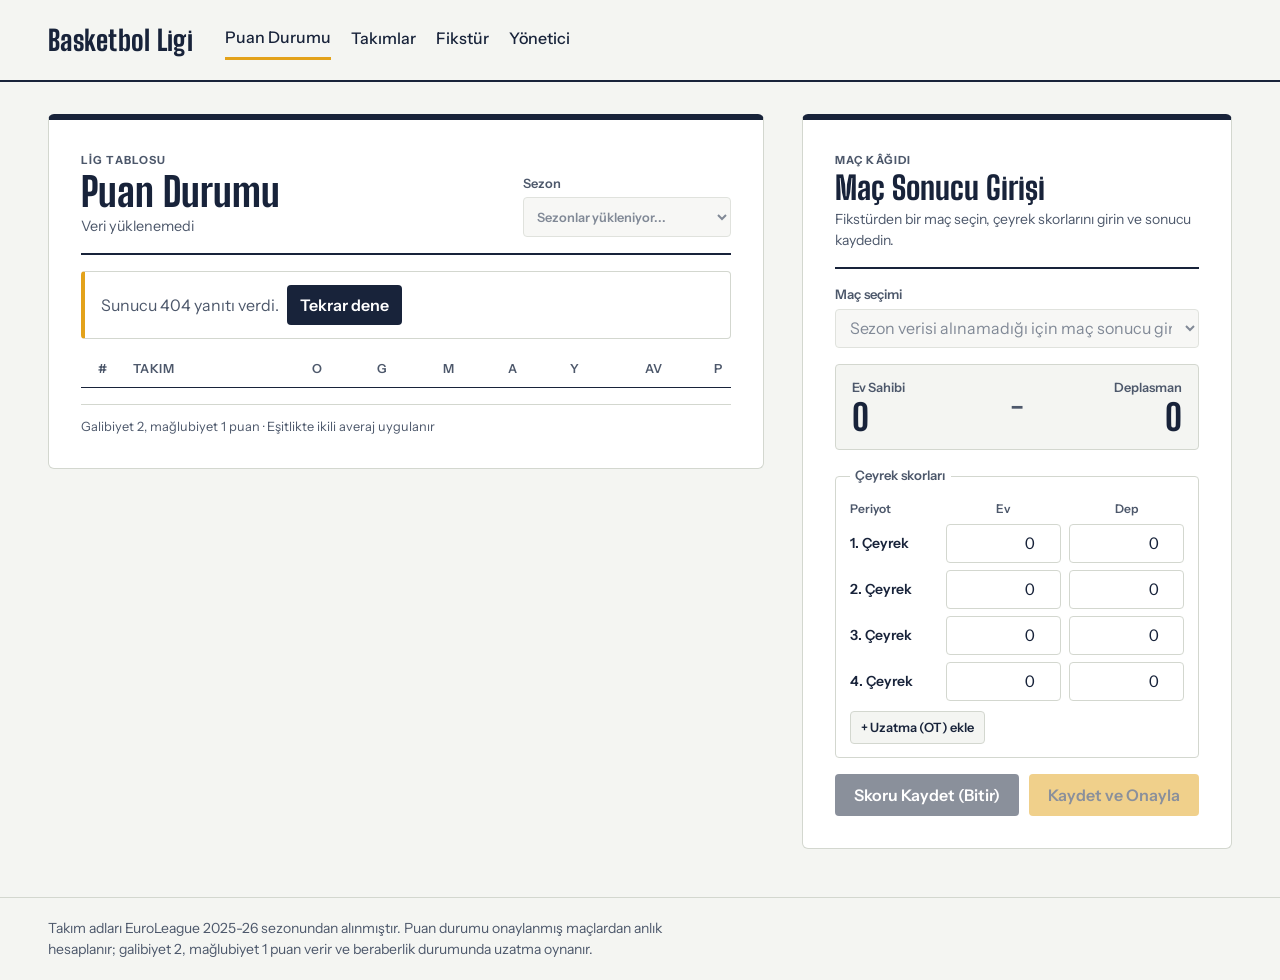
==== commit e48f6f5f: "refactor(ui): demo modu, playoff vurgusu ve sessiz otomatik dağıtımı kaldır" ====
--- a/src/main/webapp/index.html
+++ b/src/main/webapp/index.html
@@ -62,11 +62,9 @@
         </div>
 
         <footer class="standings-legend">
-            <span class="legend-item">
-                <span class="legend-swatch" aria-hidden="true"></span>
-                İlk 6: Playoff bölgesi
+            <span class="legend-rule">
+                Galibiyet 2, mağlubiyet 1 puan · Eşitlikte ikili averaj uygulanır
             </span>
-            <span class="legend-rule">Galibiyet 2, mağlubiyet 1 puan · Eşitlikte ikili averaj uygulanır</span>
         </footer>
     </section>
 
@@ -86,19 +84,6 @@
                     <option value="">Maçlar yükleniyor...</option>
                 </select>
                 <p class="game-status-meta" id="selected-game-meta" hidden></p>
-            </div>
-
-            <div id="demo-team-picker" hidden>
-                <div class="demo-teams-row">
-                    <div>
-                        <label class="field-label" for="demo-home-team">Ev sahibi</label>
-                        <select id="demo-home-team"></select>
-                    </div>
-                    <div>
-                        <label class="field-label" for="demo-away-team">Deplasman</label>
-                        <select id="demo-away-team"></select>
-                    </div>
-                </div>
             </div>
 
             <div class="scoreboard-preview" aria-live="polite">
@@ -148,10 +133,10 @@
             <p class="form-feedback" id="form-feedback" role="status" aria-live="polite" hidden></p>
 
             <div class="form-actions">
-                <button type="submit" class="primary-btn" id="btn-submit-finish" data-action="finish">
+                <button type="submit" class="primary-btn" id="btn-submit-finish" disabled>
                     Skoru Kaydet (Bitir)
                 </button>
-                <button type="button" class="confirm-btn" id="btn-submit-confirm" data-action="confirm">
+                <button type="button" class="confirm-btn" id="btn-submit-confirm" disabled>
                     Kaydet ve Onayla
                 </button>
             </div>
@@ -161,8 +146,8 @@
 
 <footer class="footnote">
     <p>
-        Takım adları EuroLeague 2025-26 sezonundan alınmıştır. Puan durumu onaylanmış maçlardan anlık hesaplanır;
-        galibiyet 2, mağlubiyet 1 puan verir ve beraberlik durumunda uzatma oynanır.
+        Takım adları EuroLeague 2025-26 sezonundan alınmıştır. Puan durumu onaylanmış maçlardan anlık
+        hesaplanır; galibiyet 2, mağlubiyet 1 puan verir ve beraberlik durumunda uzatma oynanır.
     </p>
 </footer>
 </body>
--- a/src/main/webapp/css/standings.css
+++ b/src/main/webapp/css/standings.css
@@ -78,12 +78,6 @@
     text-align: center;
     font-weight: 700;
     color: var(--ink-soft);
-    border-left: 4px solid transparent;
-}
-
-.standings-table tbody tr.playoff-zone td.col-rank {
-    border-left-color: var(--clock);
-    color: var(--ink);
 }
 
 .standings-table td.col-team {
@@ -125,31 +119,11 @@
 }
 
 .standings-legend {
-    display: flex;
-    flex-wrap: wrap;
-    align-items: center;
-    justify-content: space-between;
-    gap: 0.5rem 1rem;
     margin-top: 1rem;
     padding-top: 0.75rem;
     border-top: 1px solid var(--line);
     color: var(--ink-soft);
     font-size: 0.8rem;
-}
-
-.legend-item {
-    display: inline-flex;
-    align-items: center;
-    gap: 0.45rem;
-    font-weight: 500;
-    color: var(--ink);
-}
-
-.legend-swatch {
-    width: 0.25rem;
-    height: 1rem;
-    background: var(--clock);
-    border-radius: 1px;
 }
 
 /* Maç Sonucu Giriş Formu */
@@ -199,12 +173,6 @@
     color: var(--ink-soft);
 }
 
-.demo-teams-row {
-    display: grid;
-    grid-template-columns: 1fr 1fr;
-    gap: 0.75rem;
-}
-
 .game-status-meta {
     margin: 0.4rem 0 0;
     font-size: 0.8rem;
@@ -454,10 +422,6 @@
         flex-direction: column;
     }
 
-    .demo-teams-row {
-        grid-template-columns: 1fr;
-    }
-
     .form-actions {
         flex-direction: column;
     }
